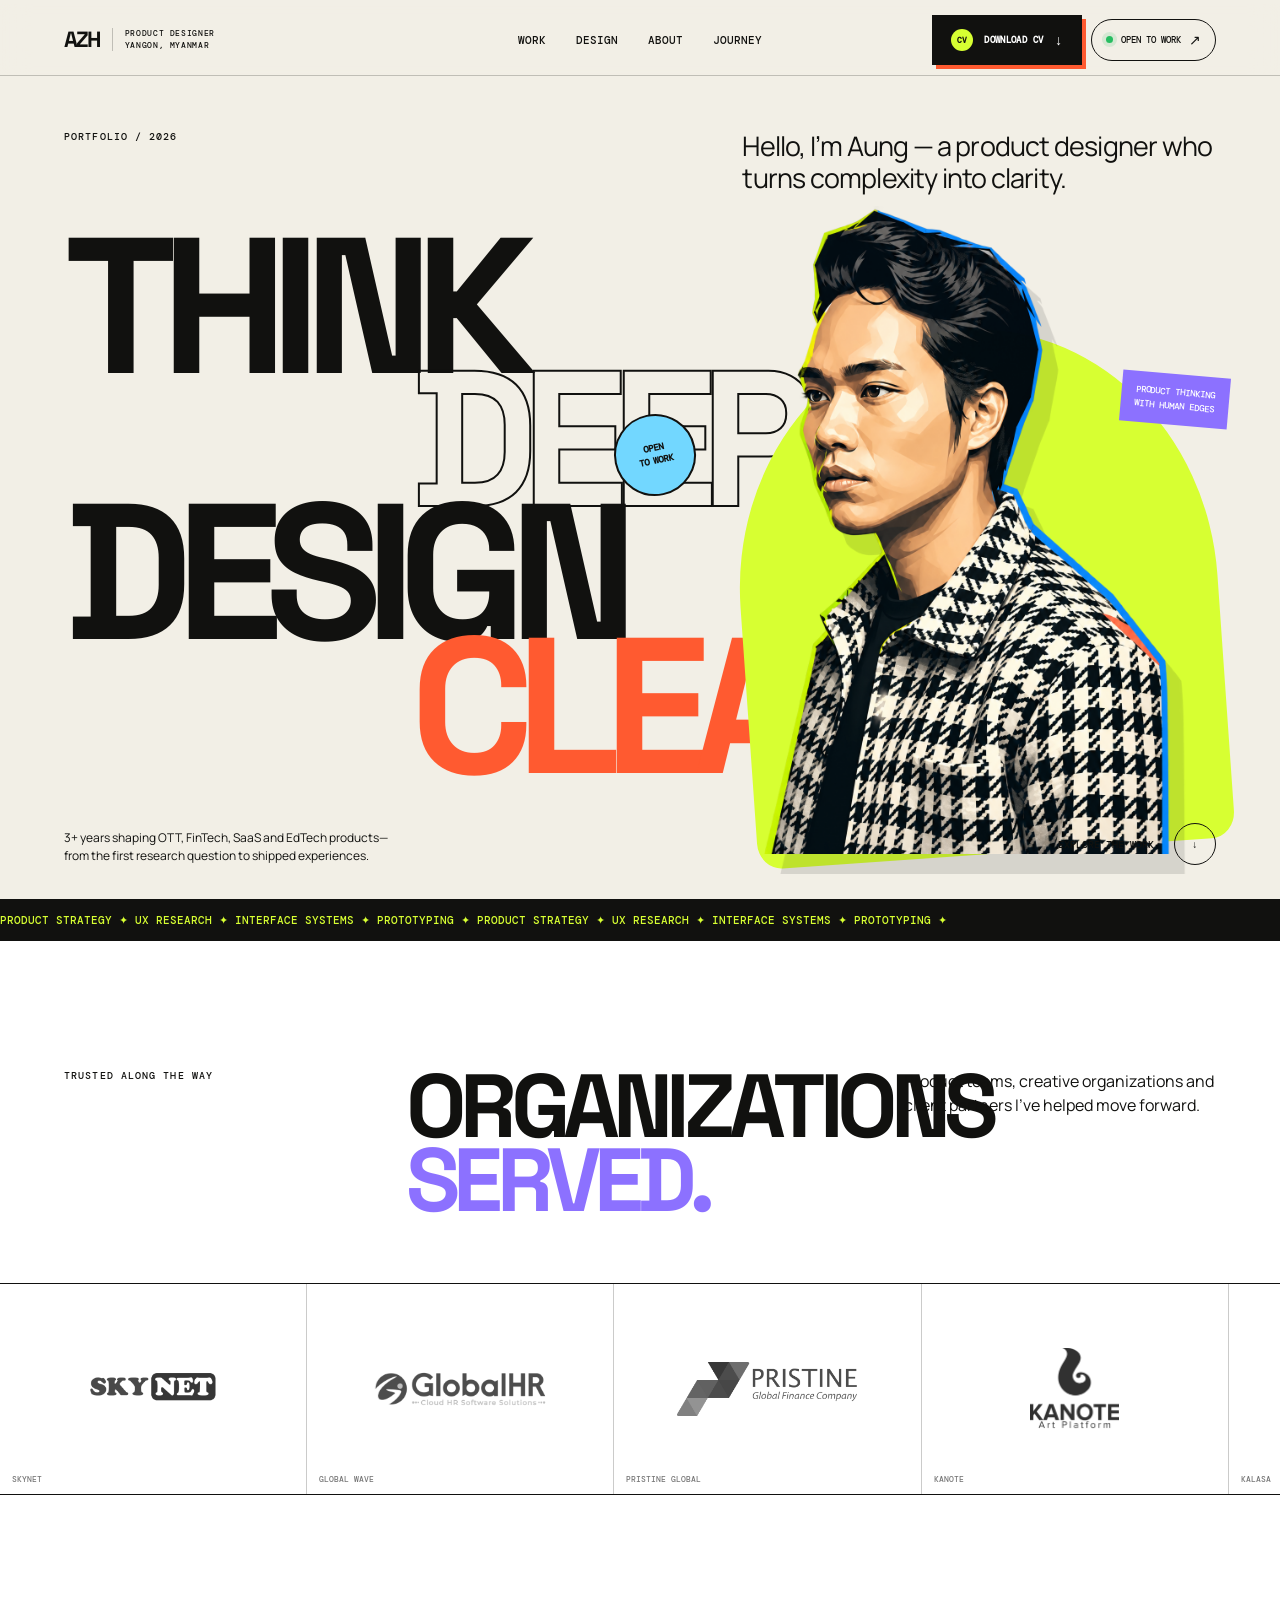
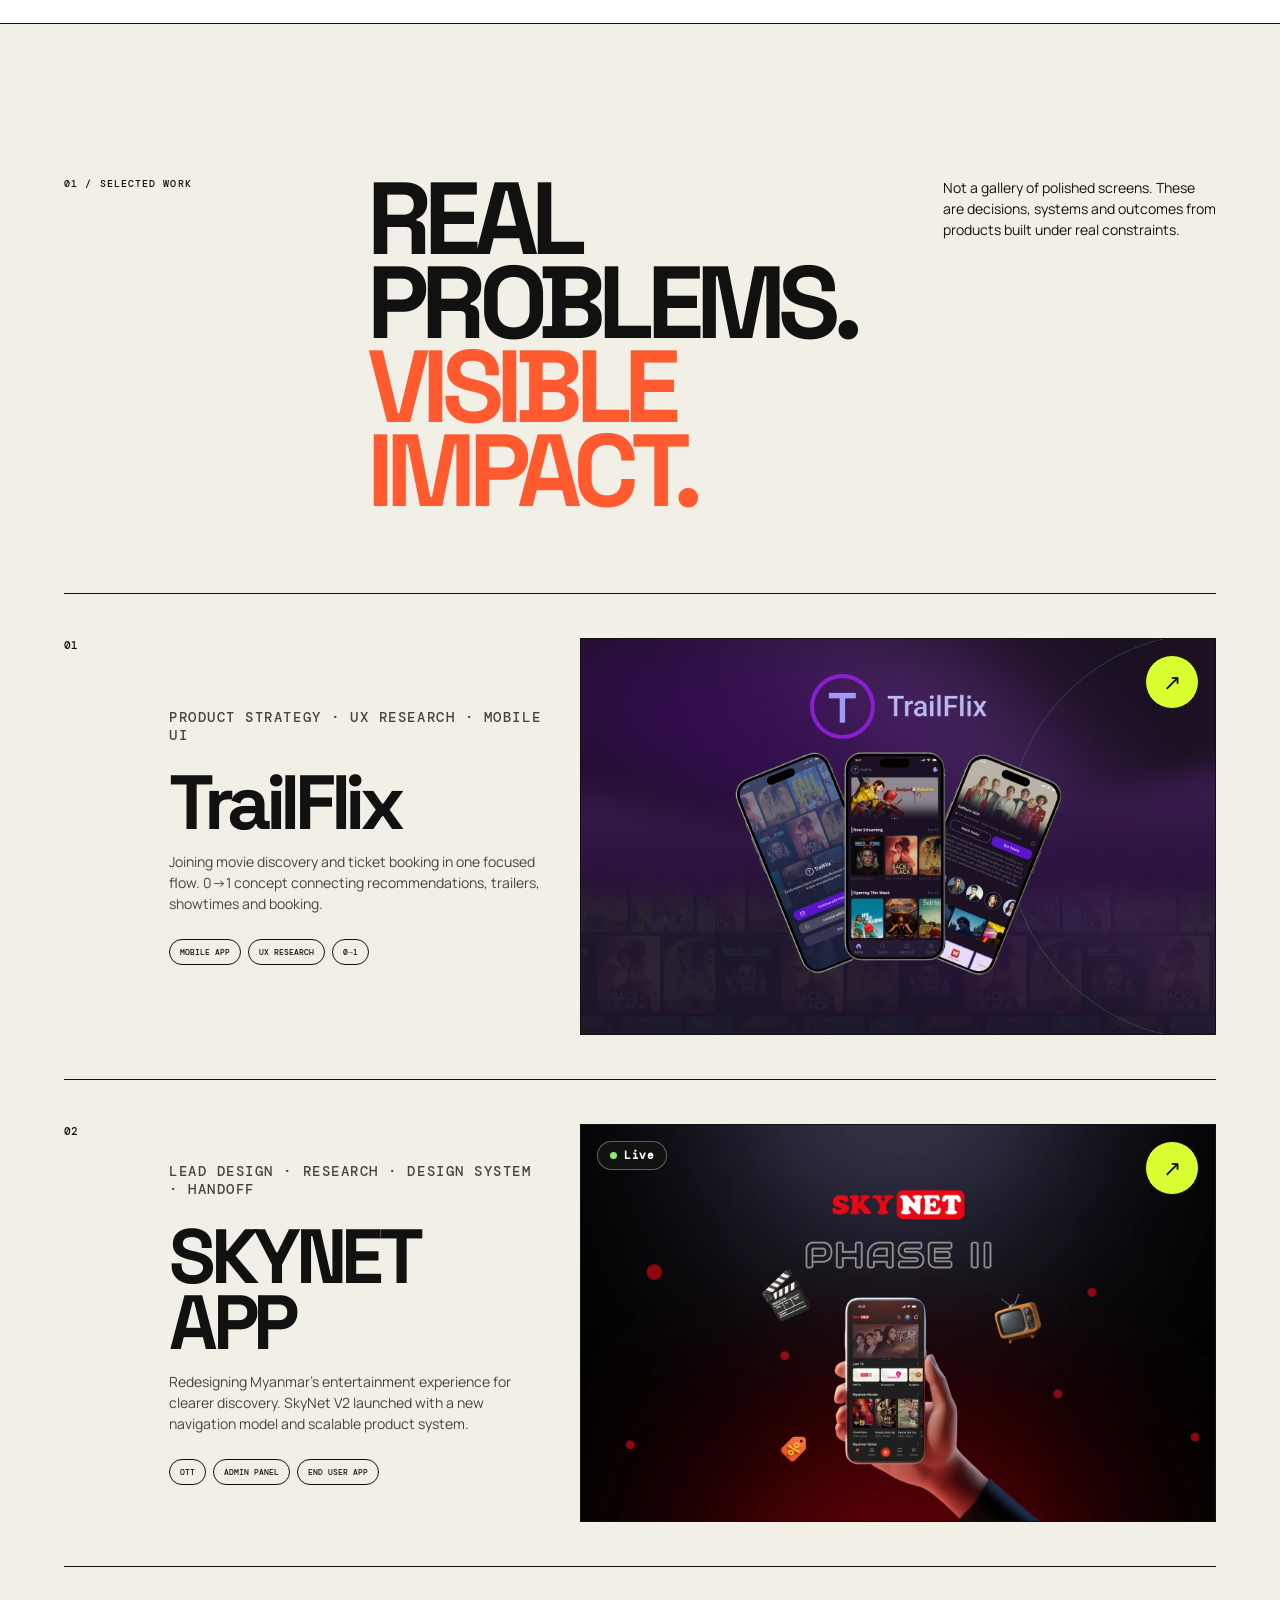
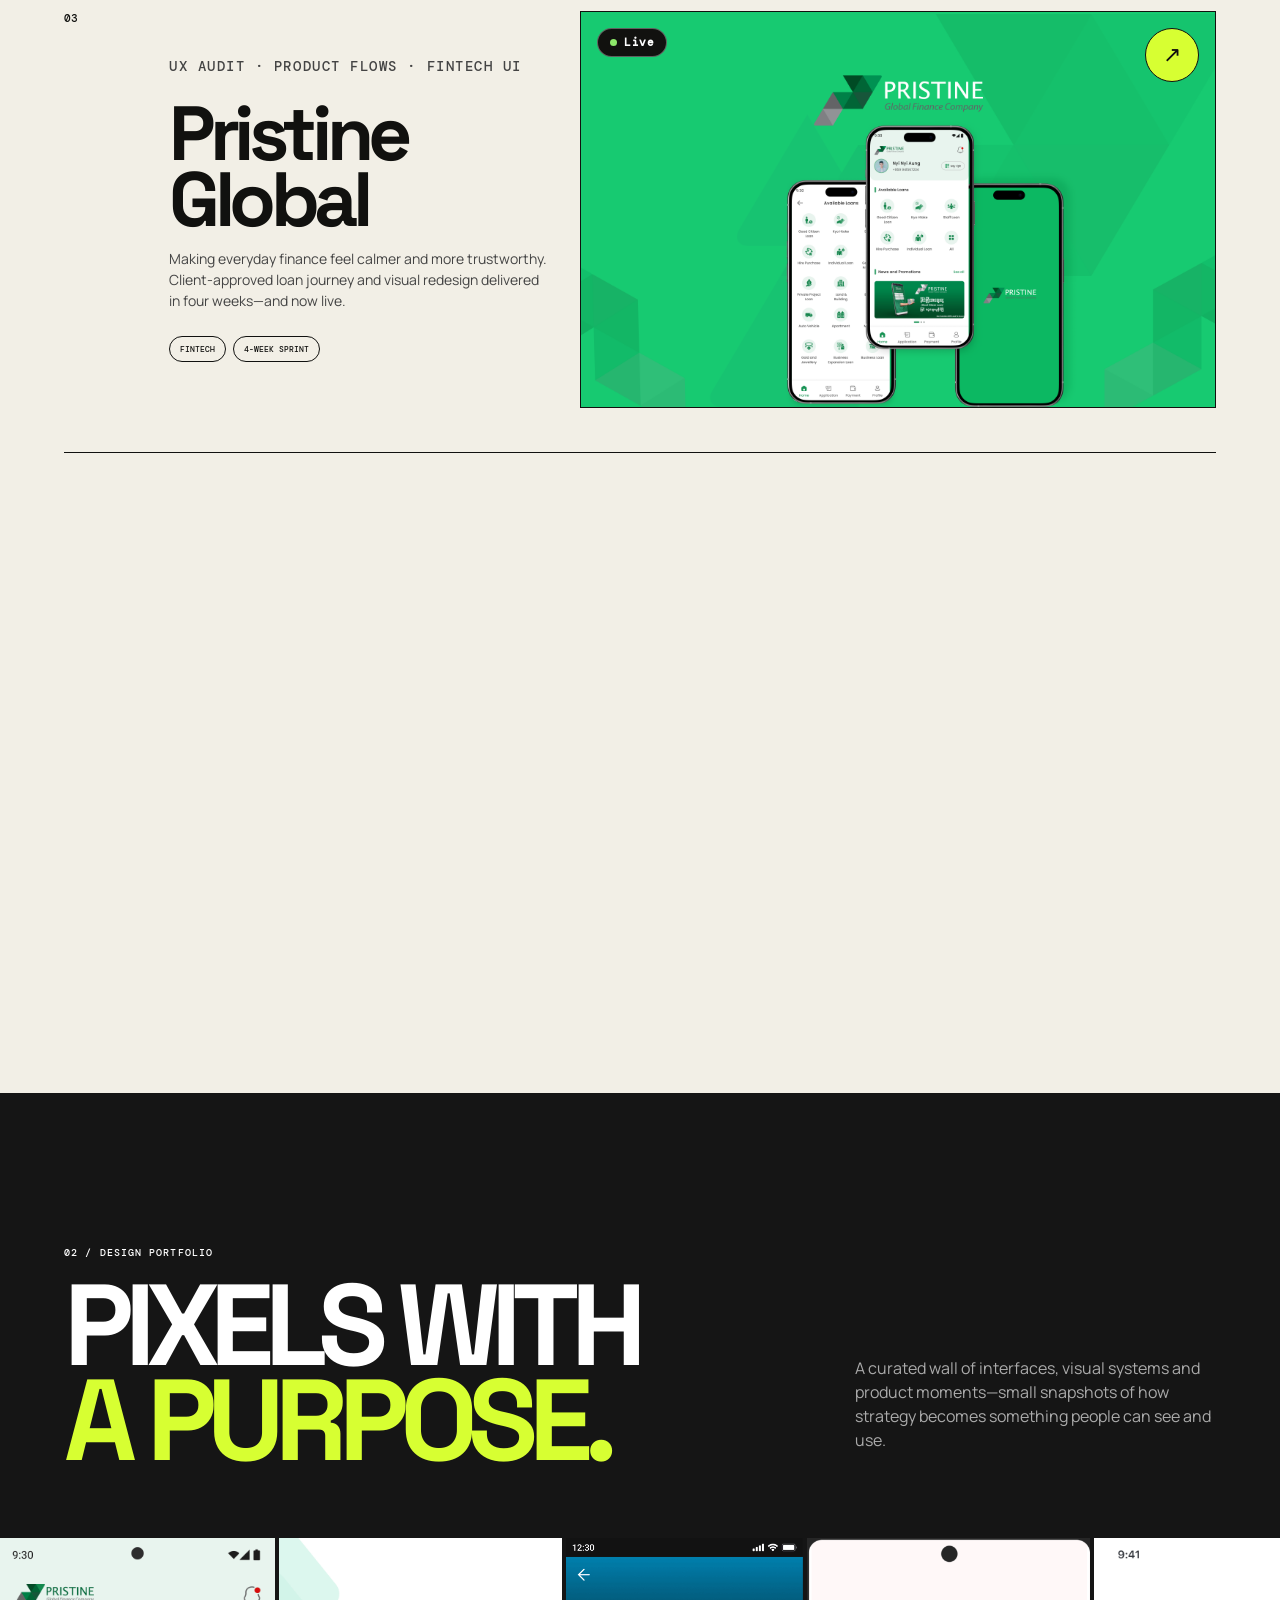
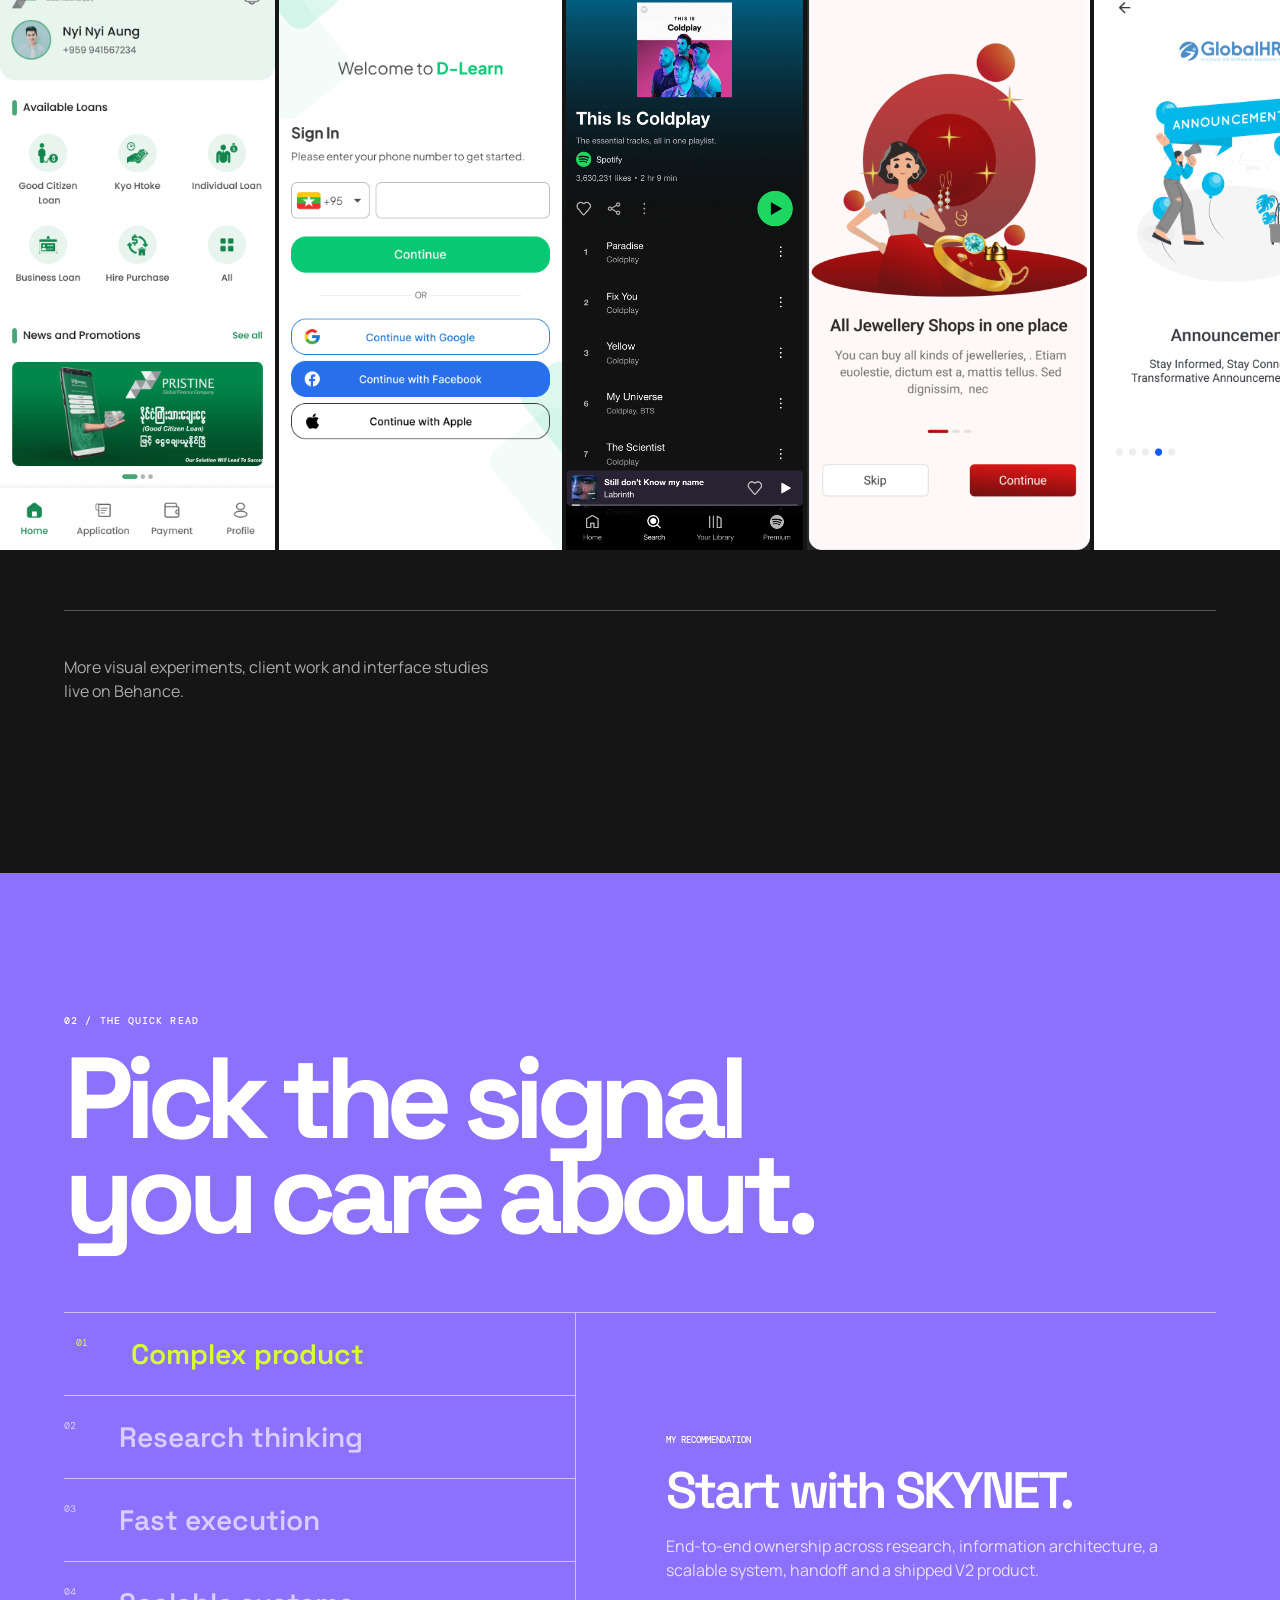
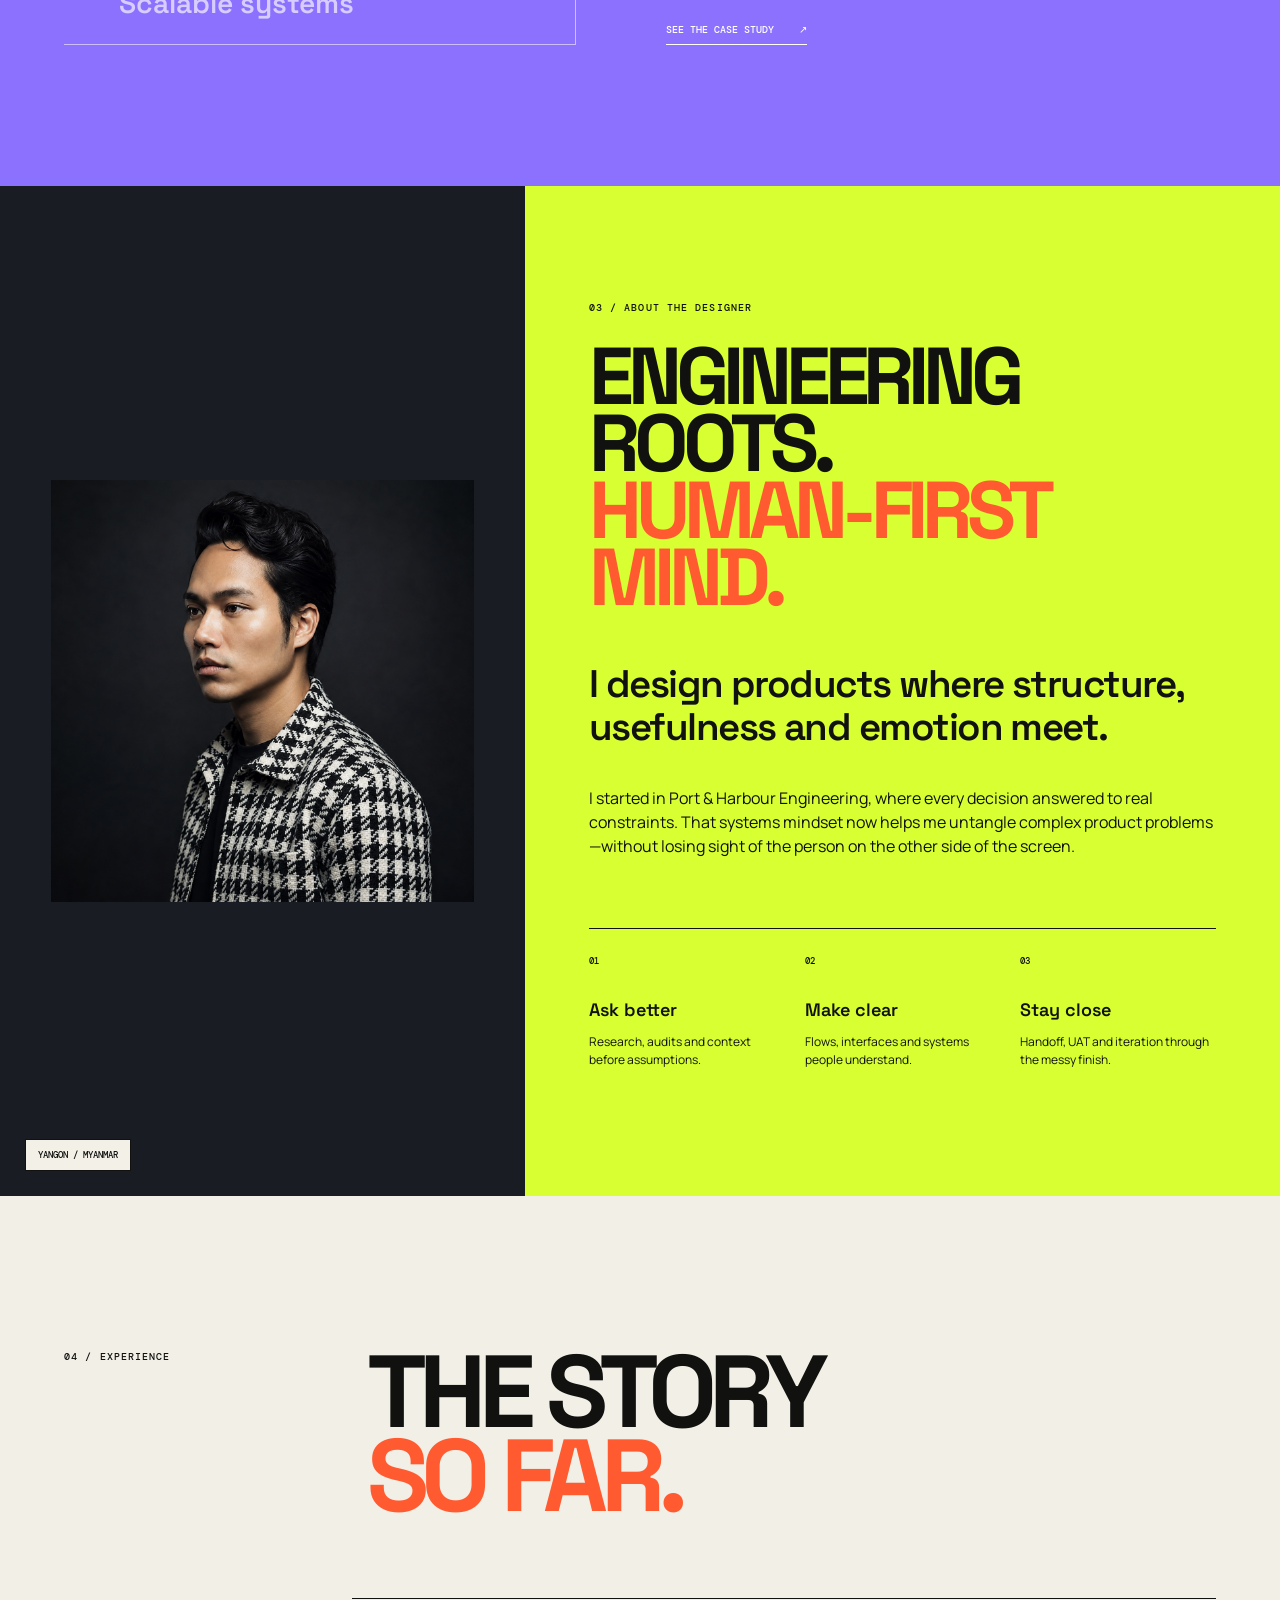
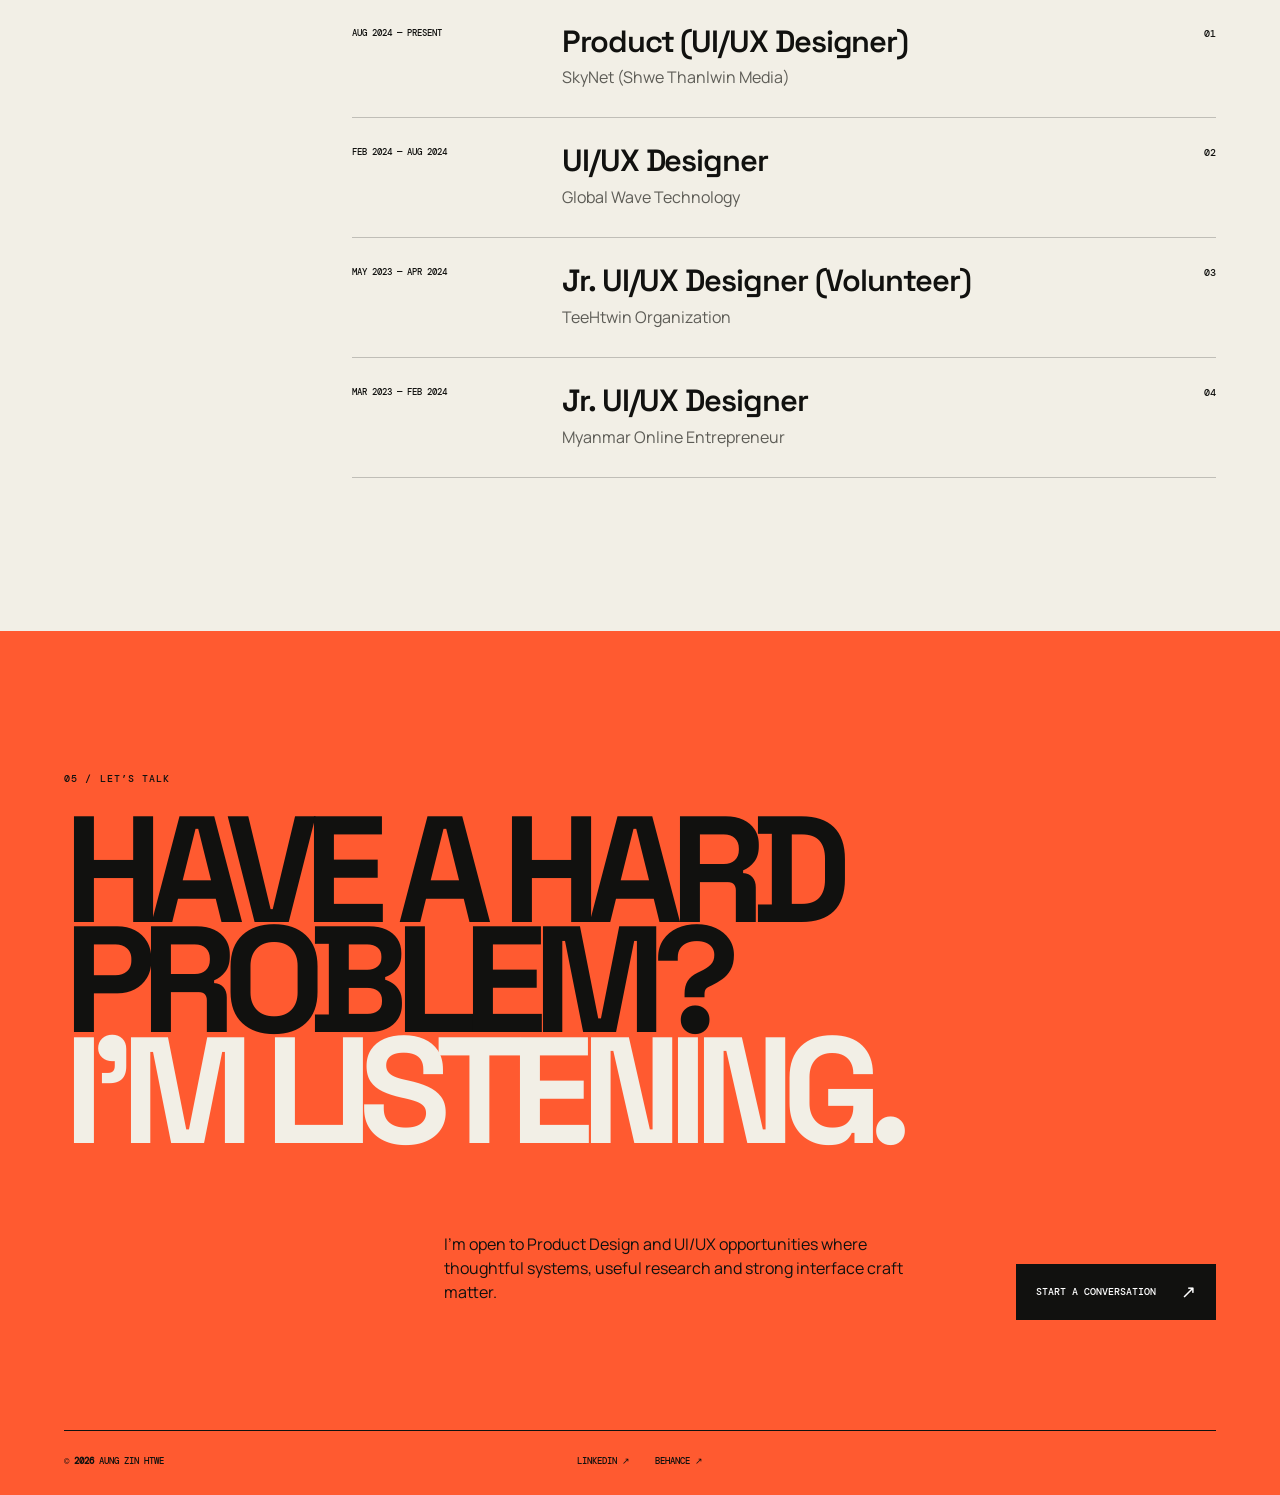
==== index.html @ ec8ad9fe "[CREATE] AZ1stupload" ====
<!doctype html>
<html lang="en">
<head>
  <meta charset="utf-8"><meta name="viewport" content="width=device-width,initial-scale=1">
  <meta name="description" content="Aung Zin Htwe is a Product Designer in Yangon turning complex digital products into clear, human experiences.">
  <meta name="theme-color" content="#f3f0e8"><meta property="og:title" content="Aung Zin Htwe — Product Designer"><meta property="og:description" content="Product strategy, research and bold interface craft for complex digital products.">
  <title>Aung Zin Htwe — Product Designer</title>
  <link rel="preconnect" href="https://fonts.googleapis.com"><link rel="preconnect" href="https://fonts.gstatic.com" crossorigin>
  <link href="https://fonts.googleapis.com/css2?family=DM+Mono:wght@400;500&family=Manrope:wght@400;500;600;700&family=Space+Grotesk:wght@500;600;700&display=swap" rel="stylesheet">
  <link rel="stylesheet" href="css/portfolio-v5.css">
</head>
<body class="is-loading">
  <div class="loader" id="loader" role="dialog" aria-modal="true" aria-label="Loading Aung's portfolio">
    <div class="loader__top"><strong>AZH / DESIGN OS</strong><span>PLAYER 01</span></div>
    <div class="loader__stage"><div class="loader__orbit" aria-hidden="true"><span>AZ</span><i></i><b>✦</b></div><p id="loaderPrompt">Tap to boost the creative engine</p><button id="loaderBoost" type="button">BOOST <span>+10</span></button></div>
    <div class="loader__bottom"><div><span id="loaderStatus">LOADING IDEAS</span><i><b id="loaderBar"></b></i></div><strong id="loaderScore">000%</strong></div>
  </div>
  <a class="skip-link" href="#work">Skip to selected work</a><div class="scroll-progress" aria-hidden="true"><span id="scrollProgress"></span></div>
  <header class="site-header" id="siteHeader">
    <a class="brand" href="#top" aria-label="Aung Zin Htwe, home"><strong>AZH</strong><small>Product Designer<br>Yangon, Myanmar</small></a>
    <nav aria-label="Primary navigation"><a href="#work">Work</a><a href="#design">Design</a><a href="#about">About</a><a href="#experience">Journey</a><a class="mobile-only" href="https://drive.google.com/file/d/1UoJbGpyMleMq0kf9nTcO0uRhmYhy8xUT/view?usp=drive_link" target="_blank" rel="noopener">Download CV ↗</a><a class="mobile-only" href="mailto:aungzinhtwe352000@gmail.com">Let’s talk ↗</a></nav>
    <div class="header-actions"><a class="cv-button" href="https://drive.google.com/file/d/1UoJbGpyMleMq0kf9nTcO0uRhmYhy8xUT/view?usp=drive_link" target="_blank" rel="noopener">Download CV <span>↓</span></a><a class="contact-pill" href="mailto:aungzinhtwe352000@gmail.com"><i></i> Open to work <span>↗</span></a></div>
    <button class="menu-button" id="menuButton" type="button" aria-label="Open menu" aria-expanded="false"><span class="menu-button__label">Menu</span><span class="menu-button__icon" aria-hidden="true"><i></i><i></i><i></i></span></button>
  </header>
  <main>
    <section class="hero" id="top">
      <div class="hero__intro reveal"><p class="eyebrow">Portfolio / 2026</p><p class="hero__hello">Hello, I’m Aung — a product designer who turns complexity into clarity.</p></div>
      <h1 class="reveal"><span>THINK</span><span class="outline">DEEP.</span><span>DESIGN</span><span class="accent">CLEAR.</span></h1>
      <div class="hero__portrait reveal"><div class="portrait-ink" aria-hidden="true"></div><img src="assets/images/profile-vector.png" alt="Illustrated portrait of Aung Zin Htwe" fetchpriority="high"><span class="portrait-tag">Product thinking<br>with human edges</span></div>
      <div class="hero__footer reveal"><p>3+ years shaping OTT, FinTech, SaaS and EdTech products—from the first research question to shipped experiences.</p><a href="#work">Explore the work <span>↓</span></a></div>
      <div class="hero__stamp" aria-hidden="true">OPEN<br>TO WORK</div>
    </section>
    <section class="signal-strip" aria-label="Design disciplines"><div>PRODUCT STRATEGY ✦ UX RESEARCH ✦ INTERFACE SYSTEMS ✦ PROTOTYPING ✦ PRODUCT STRATEGY ✦ UX RESEARCH ✦ INTERFACE SYSTEMS ✦ PROTOTYPING ✦</div></section>
    <section class="served-section" aria-labelledby="servedTitle">
      <div class="served-heading reveal"><p class="eyebrow">Trusted along the way</p><h2 id="servedTitle">ORGANIZATIONS<br><em>SERVED.</em></h2><p>Product teams, creative organizations and client partners I’ve helped move forward.</p></div>
      <div class="loop-viewport logo-marquee reveal"><div class="logo-track loop-track" data-loop-carousel><figure><img src="assets/organizations/skynet.png" alt="SkyNet"><figcaption>SkyNet</figcaption></figure><figure><img src="assets/organizations/global-wave.png" alt="Global Wave Technology"><figcaption>Global Wave</figcaption></figure><figure><img src="assets/organizations/pristine-global.png" alt="Pristine Global"><figcaption>Pristine Global</figcaption></figure><figure><img src="assets/organizations/kanote.png" alt="Kanote"><figcaption>Kanote</figcaption></figure><figure><img src="assets/organizations/kalasa.png" alt="Kalasa"><figcaption>Kalasa</figcaption></figure><figure><img src="assets/organizations/moe.png" alt="Myanmar Online Entrepreneur"><figcaption>MOE</figcaption></figure><figure><img src="assets/organizations/dj.png" alt="DJ"><figcaption>DJ</figcaption></figure><figure><img src="assets/organizations/shweshops.png" alt="ShweShops"><figcaption>ShweShops</figcaption></figure></div></div>
    </section>
    <section class="work-section" id="work">
      <header class="section-heading reveal"><p class="eyebrow">01 / Selected work</p><h2>REAL PROBLEMS.<br><em>VISIBLE IMPACT.</em></h2><p>Not a gallery of polished screens. These are decisions, systems and outcomes from products built under real constraints.</p></header>
      <div class="project-list" id="projectList"></div>
    </section>
    <section class="design-section" id="design">
      <header class="design-heading reveal"><div><p class="eyebrow">02 / Design portfolio</p><h2>PIXELS WITH<br><em>A PURPOSE.</em></h2></div><p>A curated wall of interfaces, visual systems and product moments—small snapshots of how strategy becomes something people can see and use.</p></header>
      <div class="loop-viewport design-viewport reveal"><div class="design-track loop-track" data-loop-carousel>
          <figure class="design-slide"><img src="assets/design-portfolio/design-01.png" alt="Design portfolio project 1" loading="lazy"></figure><figure class="design-slide"><img src="assets/design-portfolio/design-02.png" alt="Design portfolio project 2" loading="lazy"></figure><figure class="design-slide"><img src="assets/design-portfolio/design-03.png" alt="Design portfolio project 3" loading="lazy"></figure><figure class="design-slide"><img src="assets/design-portfolio/design-04.png" alt="Design portfolio project 4" loading="lazy"></figure><figure class="design-slide"><img src="assets/design-portfolio/design-05.png" alt="Design portfolio project 5" loading="lazy"></figure><figure class="design-slide"><img src="assets/design-portfolio/design-06.png" alt="Design portfolio project 6" loading="lazy"></figure><figure class="design-slide"><img src="assets/design-portfolio/design-07.png" alt="Design portfolio project 7" loading="lazy"></figure><figure class="design-slide"><img src="assets/design-portfolio/design-08.png" alt="Design portfolio project 8" loading="lazy"></figure>
          <figure class="design-slide"><img src="assets/design-portfolio/design-09.png" alt="Web and interface design project 9" loading="lazy"></figure><figure class="design-slide"><img src="assets/design-portfolio/design-10.png" alt="Web and interface design project 10" loading="lazy"></figure><figure class="design-slide"><img src="assets/design-portfolio/design-11.png" alt="Web and interface design project 11" loading="lazy"></figure><figure class="design-slide"><img src="assets/design-portfolio/design-12.png" alt="Web and interface design project 12" loading="lazy"></figure><figure class="design-slide"><img src="assets/design-portfolio/design-13.png" alt="Web and interface design project 13" loading="lazy"></figure><figure class="design-slide"><img src="assets/design-portfolio/design-14.png" alt="Web and interface design project 14" loading="lazy"></figure><figure class="design-slide"><img src="assets/design-portfolio/design-15.png" alt="Web and interface design project 15" loading="lazy"></figure><figure class="design-slide"><img src="assets/design-portfolio/design-16.png" alt="Web and interface design project 16" loading="lazy"></figure><figure class="design-slide"><img src="assets/design-portfolio/design-17.png" alt="Web and interface design project 17" loading="lazy"></figure><figure class="design-slide"><img src="assets/design-portfolio/design-18.png" alt="Web and interface design project 18" loading="lazy"></figure><figure class="design-slide"><img src="assets/design-portfolio/design-19.png" alt="Web and interface design project 19" loading="lazy"></figure><figure class="design-slide"><img src="assets/design-portfolio/design-20.png" alt="Web and interface design project 20" loading="lazy"></figure><figure class="design-slide"><img src="assets/design-portfolio/design-21.png" alt="Web and interface design project 21" loading="lazy"></figure><figure class="design-slide"><img src="assets/design-portfolio/design-22.png" alt="Web and interface design project 22" loading="lazy"></figure><figure class="design-slide"><img src="assets/design-portfolio/design-23.png" alt="Web and interface design project 23" loading="lazy"></figure><figure class="design-slide"><img src="assets/design-portfolio/design-24.png" alt="Web and interface design project 24" loading="lazy"></figure><figure class="design-slide"><img src="assets/design-portfolio/design-25.png" alt="Web and interface design project 25" loading="lazy"></figure><figure class="design-slide"><img src="assets/design-portfolio/design-26.png" alt="Web and interface design project 26" loading="lazy"></figure><figure class="design-slide"><img src="assets/design-portfolio/design-27.png" alt="Web and interface design project 27" loading="lazy"></figure><figure class="design-slide"><img src="assets/design-portfolio/design-28.png" alt="Web and interface design project 28" loading="lazy"></figure><figure class="design-slide"><img src="assets/design-portfolio/design-29.png" alt="Web and interface design project 29" loading="lazy"></figure><figure class="design-slide"><img src="assets/design-portfolio/design-30.png" alt="Web and interface design project 30" loading="lazy"></figure>
      </div></div>
      <div class="design-cta reveal"><p>More visual experiments, client work and interface studies live on Behance.</p></div>
    </section>
    <section class="proof-section" aria-labelledby="proofTitle">
      <p class="eyebrow reveal">02 / The quick read</p><h2 id="proofTitle" class="reveal">Pick the signal<br>you care about.</h2>
      <div class="proof-grid reveal" role="group" aria-label="Choose a portfolio focus">
        <div class="proof-options"><button class="proof-option is-active" type="button" data-proof="complex"><span>01</span>Complex product</button><button class="proof-option" type="button" data-proof="research"><span>02</span>Research thinking</button><button class="proof-option" type="button" data-proof="speed"><span>03</span>Fast execution</button><button class="proof-option" type="button" data-proof="system"><span>04</span>Scalable systems</button></div>
        <article class="proof-result" aria-live="polite"><small>My recommendation</small><h3 id="proofName">Start with SKYNET.</h3><p id="proofCopy">End-to-end ownership across research, information architecture, a scalable system, handoff and a shipped V2 product.</p><a id="proofLink" href="pages/project.html?project=skynet">See the case study <span>↗</span></a></article>
      </div>
    </section>
    <section class="about-section" id="about">
      <div class="about__image reveal"><img src="assets/images/about-portrait-enhanced.png" width="1254" height="1254" alt="Aung Zin Htwe, Product Designer" loading="lazy"><span>Yangon / Myanmar</span></div>
      <div class="about__copy reveal"><p class="eyebrow">03 / About the designer</p><h2>ENGINEERING ROOTS.<br><em>HUMAN-FIRST MIND.</em></h2><p class="lead">I design products where structure, usefulness and emotion meet.</p><p>I started in Port &amp; Harbour Engineering, where every decision answered to real constraints. That systems mindset now helps me untangle complex product problems—without losing sight of the person on the other side of the screen.</p><div class="process-grid"><article><span>01</span><strong>Ask better</strong><p>Research, audits and context before assumptions.</p></article><article><span>02</span><strong>Make clear</strong><p>Flows, interfaces and systems people understand.</p></article><article><span>03</span><strong>Stay close</strong><p>Handoff, UAT and iteration through the messy finish.</p></article></div></div>
    </section>
    <section class="journey-section" id="experience"><header class="section-heading reveal"><p class="eyebrow">04 / Experience</p><h2>THE STORY<br><em>SO FAR.</em></h2></header><div class="journey-list" id="experienceList"></div></section>
    <section class="contact-section" id="contact"><p class="eyebrow">05 / Let’s talk</p><h2>HAVE A HARD<br>PROBLEM?<br><em>I’M LISTENING.</em></h2><div class="contact__bottom"><p>I’m open to Product Design and UI/UX opportunities where thoughtful systems, useful research and strong interface craft matter.</p><a href="mailto:aungzinhtwe352000@gmail.com">Start a conversation <span>↗</span></a></div><footer><span>© <b id="year"></b> Aung Zin Htwe</span><div><a href="https://www.linkedin.com/in/aung-zin-htwe-587370255" target="_blank" rel="noopener">LinkedIn ↗</a><a href="https://behance.net/aungzh" target="_blank" rel="noopener">Behance ↗</a></div></footer></section>
  </main>
  <a class="back-to-top" id="backToTop" href="#top" aria-label="Back to top" inert>Back to top <span aria-hidden="true">&#8593;</span></a>
  <script src="js/data.js"></script><script src="js/portfolio-v5.js"></script>
</body></html>
---- css/portfolio-v5.css ----
:root{--ink:#11110f;--paper:#f2efe6;--acid:#d7ff32;--orange:#ff5a30;--violet:#8c71ff;--blue:#72d7ff;--line:rgba(17,17,15,.22);--display:"Space Grotesk",Arial,sans-serif;--body:"Manrope",Arial,sans-serif;--mono:"DM Mono",monospace;--pad:clamp(20px,5vw,76px)}
*{box-sizing:border-box}html{scroll-behavior:smooth;background:var(--paper)}body{margin:0;overflow-x:hidden;background:var(--paper);color:var(--ink);font:400 16px/1.5 var(--body)}a{color:inherit;text-decoration:none}button{font:inherit;color:inherit}img{display:block;max-width:100%}::selection{background:var(--acid);color:#000}.skip-link{position:fixed;z-index:1000;left:15px;top:15px;transform:translateY(-150%);padding:10px 14px;background:var(--acid);border:2px solid var(--ink)}.skip-link:focus{transform:none}.scroll-progress{position:fixed;z-index:900;top:0;left:0;width:100%;height:4px}.scroll-progress span{display:block;width:0;height:100%;background:var(--orange)}
.site-header{position:fixed;z-index:800;top:4px;left:0;width:100%;height:72px;display:grid;grid-template-columns:1fr auto 1fr;align-items:center;padding:0 var(--pad);background:rgba(242,239,230,.89);border-bottom:1px solid var(--line);backdrop-filter:blur(14px)}.brand{display:flex;align-items:center;gap:12px;width:max-content}.brand strong{font:700 22px/.9 var(--display);letter-spacing:-.08em}.brand small{padding-left:12px;border-left:1px solid var(--line);font:500 8px/1.4 var(--mono);text-transform:uppercase;letter-spacing:.08em}.site-header nav{display:flex;gap:30px}.site-header nav a{position:relative;font:500 11px var(--mono);text-transform:uppercase}.site-header nav a:after{content:"";position:absolute;left:0;bottom:-6px;width:0;height:2px;background:var(--ink);transition:.25s}.site-header nav a:hover:after{width:100%}.contact-pill{justify-self:end;display:flex;align-items:center;gap:8px;padding:11px 14px;border:1.5px solid var(--ink);border-radius:99px;font:500 9px var(--mono);text-transform:uppercase}.contact-pill i{width:7px;height:7px;border-radius:50%;background:#27bd61;box-shadow:0 0 0 4px rgba(39,189,97,.14)}.contact-pill span{font-size:14px}.menu-button{display:none;border:0;background:none;font:500 11px var(--mono);text-transform:uppercase}
.eyebrow{margin:0;font:500 10px var(--mono);letter-spacing:.11em;text-transform:uppercase}.hero{position:relative;min-height:100svh;padding:130px var(--pad) 36px;overflow:hidden;border-bottom:1.5px solid var(--ink)}.hero__intro{display:grid;grid-template-columns:1fr minmax(300px,37vw);gap:40px;position:relative;z-index:3}.hero__hello{margin:0;max-width:540px;font-size:clamp(18px,2.1vw,29px);line-height:1.2;letter-spacing:-.03em}.hero h1{position:relative;z-index:1;margin:5vh 0 0;font:700 clamp(76px,15.1vw,235px)/.69 var(--display);letter-spacing:-.09em;text-transform:uppercase}.hero h1 span{display:block;width:max-content}.hero h1 span:nth-child(2),.hero h1 span:nth-child(4){margin-left:27vw}.hero h1 .outline{color:transparent;-webkit-text-stroke:2px var(--ink)}.hero h1 .accent{color:var(--orange)}.hero__portrait{position:absolute;z-index:2;right:7vw;bottom:5vh;width:min(37vw,535px);height:min(72vh,760px);display:flex;align-items:flex-end;justify-content:center}.hero__portrait img{position:relative;z-index:2;max-height:100%;filter:drop-shadow(16px 20px 0 rgba(17,17,15,.12));transition:transform .5s cubic-bezier(.2,.8,.2,1)}.hero__portrait:hover img{transform:translateY(-12px) rotate(1deg)}.portrait-ink{position:absolute;inset:19% -6% 0 5%;background:var(--acid);border-radius:50% 50% 5% 5%;transform:rotate(-4deg)}.portrait-tag{position:absolute;z-index:3;right:-3vw;top:26%;padding:12px 14px;background:var(--violet);color:#fff;font:500 9px/1.5 var(--mono);text-transform:uppercase;transform:rotate(5deg)}.hero__footer{position:absolute;z-index:4;left:var(--pad);right:var(--pad);bottom:34px;display:flex;align-items:flex-end;justify-content:space-between}.hero__footer p{width:min(340px,28vw);margin:0;font-size:12px}.hero__footer a{display:flex;align-items:center;gap:20px;font:500 10px var(--mono);text-transform:uppercase}.hero__footer a span{display:grid;place-items:center;width:42px;height:42px;border:1.5px solid var(--ink);border-radius:50%}.hero__stamp{position:absolute;z-index:4;left:48%;top:46%;display:grid;place-items:center;width:82px;height:82px;border:2px solid var(--ink);border-radius:50%;background:var(--blue);font:700 9px/1.4 var(--mono);text-align:center;transform:rotate(-12deg)}
.signal-strip{overflow:hidden;background:var(--ink);color:var(--acid);padding:13px 0;border-bottom:1.5px solid var(--ink);font:500 11px var(--mono);white-space:nowrap}.signal-strip div{width:max-content;animation:ticker 24s linear infinite}@keyframes ticker{to{transform:translateX(-50%)}}
.work-section,.journey-section{padding:clamp(90px,12vw,175px) var(--pad)}.section-heading{display:grid;grid-template-columns:1fr 2fr 1fr;gap:30px;align-items:start;margin-bottom:80px}.section-heading h2{margin:0;font:700 clamp(55px,8vw,128px)/.82 var(--display);letter-spacing:-.075em}.section-heading h2 em{color:var(--orange);font-style:normal}.section-heading>p:last-child{margin:0;max-width:330px;font-size:14px}.project-list{border-top:1.5px solid var(--ink)}.project-card{display:grid;grid-template-columns:75px minmax(230px,.75fr) 1.25fr;gap:30px;align-items:center;padding:44px 0;border-bottom:1.5px solid var(--ink)}.project-card__num{align-self:start;font:500 11px var(--mono)}.project-card__copy h3{margin:10px 0 16px;font:700 clamp(42px,6vw,92px)/.86 var(--display);letter-spacing:-.07em}.project-card__copy p{max-width:490px;margin:0 0 25px;color:#444;font-size:14px}.project-card__tags{display:flex;flex-wrap:wrap;gap:7px}.project-card__tags span{padding:7px 10px;border:1px solid var(--ink);border-radius:99px;font:500 8px var(--mono);text-transform:uppercase}.project-card__media{position:relative;overflow:hidden;aspect-ratio:16/10;background:var(--card-accent);border:1.5px solid var(--ink)}.project-card__media img{width:100%;height:100%;object-fit:cover;transition:transform .7s cubic-bezier(.2,.8,.2,1)}.project-card:hover .project-card__media img{transform:scale(1.045)}.project-card__media span{position:absolute;right:16px;top:16px;display:grid;place-items:center;width:54px;height:54px;border-radius:50%;background:var(--acid);border:1.5px solid var(--ink);font-size:22px;transition:.25s}.project-card:hover .project-card__media span{transform:rotate(45deg);background:#fff}
.proof-section{padding:clamp(90px,11vw,160px) var(--pad);background:var(--violet);color:white}.proof-section>h2{margin:24px 0 70px;font:700 clamp(58px,9vw,140px)/.83 var(--display);letter-spacing:-.08em}.proof-grid{display:grid;grid-template-columns:1fr 1.25fr;border-top:1px solid rgba(255,255,255,.55)}.proof-options{border-right:1px solid rgba(255,255,255,.55)}.proof-option{width:100%;display:grid;grid-template-columns:55px 1fr;padding:23px 25px 23px 0;border:0;border-bottom:1px solid rgba(255,255,255,.55);background:transparent;color:rgba(255,255,255,.65);text-align:left;font:600 clamp(18px,2.2vw,31px) var(--display);cursor:pointer;transition:.25s}.proof-option span{font:400 10px var(--mono)}.proof-option:hover,.proof-option.is-active{color:var(--acid);padding-left:12px}.proof-result{align-self:end;padding:40px 0 0 clamp(30px,7vw,100px)}.proof-result small{font:500 9px var(--mono);text-transform:uppercase}.proof-result h3{margin:18px 0;font:600 clamp(34px,4vw,64px)/.95 var(--display);letter-spacing:-.055em}.proof-result p{max-width:550px;color:rgba(255,255,255,.78)}.proof-result a{display:inline-flex;gap:25px;margin-top:25px;padding-bottom:8px;border-bottom:1px solid white;font:500 10px var(--mono);text-transform:uppercase}
.about-section{display:grid;grid-template-columns:.82fr 1.18fr;min-height:90vh}.about__image{position:relative;min-height:780px;background:var(--blue);overflow:hidden}.about__image img{width:100%;height:100%;object-fit:cover;filter:grayscale(1) contrast(1.08);mix-blend-mode:multiply}.about__image span{position:absolute;left:25px;bottom:25px;padding:9px 12px;background:var(--acid);border:1px solid var(--ink);font:500 9px var(--mono);text-transform:uppercase}.about__copy{padding:clamp(70px,9vw,140px) var(--pad);background:var(--acid)}.about__copy h2{margin:30px 0 50px;font:700 clamp(51px,6.3vw,105px)/.83 var(--display);letter-spacing:-.075em}.about__copy h2 em{font-style:normal;color:var(--orange)}.about__copy>.lead{max-width:620px;font:600 clamp(24px,3vw,40px)/1.12 var(--display);letter-spacing:-.04em}.about__copy>p:not(.eyebrow):not(.lead){max-width:650px}.process-grid{display:grid;grid-template-columns:repeat(3,1fr);gap:20px;margin-top:70px;border-top:1.5px solid var(--ink)}.process-grid article{padding-top:17px}.process-grid span{font:500 9px var(--mono)}.process-grid strong{display:block;margin:28px 0 10px;font:600 18px var(--display)}.process-grid p{font-size:12px}
.journey-section{background:var(--paper)}.journey-list{margin-left:25%;border-top:1.5px solid var(--ink)}.journey-item{display:grid;grid-template-columns:180px 1fr auto;gap:30px;padding:28px 0;border-bottom:1px solid var(--line)}.journey-item small{font:500 9px var(--mono);text-transform:uppercase}.journey-item h3{margin:0;font:600 clamp(20px,2.4vw,34px)/1 var(--display);letter-spacing:-.035em}.journey-item p{margin:8px 0 0;color:#5d5c56}.journey-item>span{font:500 10px var(--mono)}
.contact-section{padding:clamp(85px,11vw,150px) var(--pad) 28px;background:var(--orange);color:var(--ink)}.contact-section h2{margin:30px 0 70px;font:700 clamp(66px,11.8vw,185px)/.73 var(--display);letter-spacing:-.09em}.contact-section h2 em{color:var(--paper);font-style:normal}.contact__bottom{display:flex;justify-content:space-between;align-items:flex-end;margin-left:33%}.contact__bottom p{max-width:500px}.contact__bottom>a{display:flex;align-items:center;gap:25px;padding:16px 20px;background:var(--ink);color:white;font:500 10px var(--mono);text-transform:uppercase}.contact__bottom>a span{font-size:18px}.contact-section footer{display:grid;grid-template-columns:1fr auto 1fr;margin-top:110px;padding-top:24px;border-top:1.5px solid var(--ink);font:500 9px var(--mono);text-transform:uppercase}.contact-section footer div{display:flex;gap:25px}.contact-section footer>a{justify-self:end}
body.is-loading{overflow:hidden}
.loader{position:fixed;z-index:2000;inset:0;display:grid;grid-template-rows:auto 1fr auto;padding:clamp(22px,4vw,54px);background:var(--ink);color:white;transition:clip-path .7s cubic-bezier(.75,0,.2,1),visibility .7s;clip-path:inset(0)}.loader.is-complete{clip-path:inset(0 0 100% 0);visibility:hidden}.loader__top{display:flex;justify-content:space-between;font:500 10px var(--mono);letter-spacing:.1em}.loader__stage{display:grid;place-items:center;align-content:center;gap:22px}.loader__orbit{position:relative;display:grid;place-items:center;width:clamp(170px,23vw,310px);aspect-ratio:1;border:1px solid rgba(255,255,255,.38);border-radius:50%;animation:loader-spin 8s linear infinite}.loader__orbit:before,.loader__orbit:after{content:"";position:absolute;border:1px solid rgba(255,255,255,.18);border-radius:50%}.loader__orbit:before{inset:15%}.loader__orbit:after{inset:31%}.loader__orbit span{position:relative;z-index:2;font:700 clamp(55px,8vw,105px)/1 var(--display);letter-spacing:-.1em;color:var(--acid);animation:loader-counter 8s linear infinite}.loader__orbit i{position:absolute;left:50%;top:-7px;width:15px;height:15px;border-radius:50%;background:var(--orange);box-shadow:0 0 28px var(--orange)}.loader__orbit b{position:absolute;right:4%;bottom:18%;color:var(--violet);font-size:33px}.loader__stage p{margin:5px 0 0;color:#aaa;font:500 9px var(--mono);text-transform:uppercase}.loader__stage button{padding:11px 15px;border:1px solid white;border-radius:99px;background:transparent;color:white;font:500 9px var(--mono);cursor:pointer}.loader__stage button span{margin-left:15px;color:var(--acid)}.loader__bottom{display:grid;grid-template-columns:1fr auto;gap:30px;align-items:end}.loader__bottom>div{display:grid;gap:10px}.loader__bottom span{font:500 9px var(--mono)}.loader__bottom i{display:block;width:100%;height:4px;background:#333}.loader__bottom i b{display:block;width:0;height:100%;background:var(--acid);transition:width .12s linear}.loader__bottom>strong{font:600 clamp(38px,6vw,80px)/.75 var(--display);letter-spacing:-.07em}@keyframes loader-spin{to{transform:rotate(360deg)}}@keyframes loader-counter{to{transform:rotate(-360deg)}}
.served-section{padding:clamp(85px,10vw,145px) 0;border-bottom:1.5px solid var(--ink);background:#fff}.served-heading{display:grid;grid-template-columns:1fr 1.5fr 1fr;gap:30px;align-items:start;padding:0 var(--pad) 65px}.served-heading h2{margin:0;font:700 clamp(53px,7vw,110px)/.83 var(--display);letter-spacing:-.075em}.served-heading h2 em{font-style:normal;color:var(--violet)}.served-heading>p:last-child{margin:0;max-width:330px}.logo-marquee{overflow:auto hidden;border-top:1.5px solid var(--ink);border-bottom:1.5px solid var(--ink);scrollbar-width:thin}.logo-track{display:flex;width:max-content}.logo-track figure{width:clamp(170px,18vw,270px);height:170px;margin:0;display:grid;place-items:center;padding:35px;border-right:1px solid var(--line);position:relative}.logo-track img{max-width:150px;max-height:68px;filter:grayscale(1);transition:.25s}.logo-track figure:hover img{filter:none;transform:scale(1.08)}.logo-track figcaption{position:absolute;left:12px;bottom:10px;font:500 8px var(--mono);text-transform:uppercase;color:#777}
.design-section{padding:clamp(90px,12vw,175px) var(--pad);background:#151515;color:white}.design-heading{display:grid;grid-template-columns:2fr 1fr;gap:70px;align-items:end;margin-bottom:70px}.design-heading h2{margin:20px 0 0;font:700 clamp(58px,9vw,142px)/.82 var(--display);letter-spacing:-.08em}.design-heading h2 em{color:var(--acid);font-style:normal}.design-heading>p{max-width:440px;color:#aaa}.design-wall{display:grid;grid-template-columns:repeat(3,1fr);grid-auto-rows:clamp(250px,30vw,440px);gap:12px}.design-tile{position:relative;margin:0;overflow:hidden;background:#222}.design-tile--wide{grid-column:span 2}.design-tile--tall{grid-row:span 2}.design-tile img{width:100%;height:100%;object-fit:cover;transition:transform .7s cubic-bezier(.2,.8,.2,1),filter .4s}.design-tile:hover img{transform:scale(1.04);filter:saturate(1.2)}.design-tile figcaption{position:absolute;inset:auto 0 0;display:flex;justify-content:space-between;gap:20px;padding:42px 18px 15px;background:linear-gradient(transparent,rgba(0,0,0,.8));font:500 9px var(--mono);text-transform:uppercase}.design-tile figcaption span{color:#bbb}.design-tile figcaption b{font-weight:500}.design-cta{display:flex;justify-content:space-between;align-items:center;margin-top:60px;padding-top:28px;border-top:1px solid #555}.design-cta p{max-width:430px;color:#aaa}.design-cta a{display:flex;gap:24px;padding:15px 18px;background:var(--acid);color:var(--ink);font:500 9px var(--mono);text-transform:uppercase}
.carousel-shell{position:relative}.carousel-controls{display:flex;align-items:center;justify-content:space-between;padding:0 var(--pad) 18px;font:500 10px var(--mono)}.carousel-controls>span b{font-size:20px}.carousel-controls>div{display:flex;gap:7px}.carousel-controls button{display:grid;place-items:center;width:44px;height:44px;border:1.5px solid var(--ink);border-radius:50%;background:transparent;font-size:18px;cursor:pointer;transition:.2s}.carousel-controls button:hover{background:var(--ink);color:white}.carousel-controls--dark{padding-left:0;padding-right:0}.carousel-controls--dark button{border-color:white;color:white}.carousel-controls--dark button:hover{background:var(--acid);color:var(--ink);border-color:var(--acid)}.carousel-viewport{overflow:auto hidden;scroll-snap-type:x mandatory;scrollbar-width:none}.carousel-viewport::-webkit-scrollbar{display:none}.logo-track figure{width:clamp(210px,24vw,370px);height:210px;padding:45px;scroll-snap-align:start}.logo-track img{max-width:180px;max-height:82px}.design-viewport{width:100%}.design-track{display:flex;gap:14px;width:max-content}.design-slide{position:relative;width:min(68vw,820px);height:min(67vw,700px);max-height:72vh;margin:0;overflow:hidden;background:#262626;scroll-snap-align:start}.design-slide img{width:100%;height:100%;object-fit:contain}.design-slide figcaption{position:absolute;left:14px;bottom:14px;padding:8px 10px;background:var(--acid);color:var(--ink);font:500 8px var(--mono);text-transform:uppercase}.reveal{opacity:0;transform:translateY(28px);transition:opacity .8s ease,transform .8s cubic-bezier(.2,.8,.2,1)}.reveal.is-visible{opacity:1;transform:none}
@media(max-width:980px){.site-header{grid-template-columns:1fr auto}.site-header nav,.contact-pill{display:none}.menu-button{display:block}.site-header.is-menu-open{height:auto;padding-top:22px;padding-bottom:22px;align-items:start;background:var(--acid)}.site-header.is-menu-open nav{grid-column:1/-1;display:flex;flex-direction:column;gap:18px;margin-top:30px}.hero{padding-top:115px;min-height:860px}.hero__intro{grid-template-columns:1fr}.hero__hello{max-width:440px}.hero h1{font-size:clamp(65px,15vw,130px);margin-top:45px}.hero h1 span:nth-child(2),.hero h1 span:nth-child(4){margin-left:10vw}.hero__portrait{right:-4vw;width:53vw;height:55vh}.hero__stamp{left:43%;top:55%}.section-heading{grid-template-columns:1fr 2fr}.section-heading>p:last-child{grid-column:2}.project-card{grid-template-columns:50px .8fr 1.2fr}.about-section{grid-template-columns:1fr}.about__image{min-height:650px}.journey-list{margin-left:0}}
@media(max-width:680px){:root{--pad:20px}.site-header{height:64px}.brand small{display:none}.hero{min-height:760px;padding-top:100px}.hero h1{font-size:20vw;line-height:.76}.hero__portrait{right:-15vw;bottom:72px;width:78vw;height:48vh}.portrait-tag{display:none}.hero__stamp{left:14px;top:auto;bottom:205px;width:65px;height:65px}.hero__footer p{display:none}.hero__footer{bottom:22px}.hero__footer a{margin-left:auto}.section-heading{display:block;margin-bottom:45px}.section-heading h2{margin:20px 0 25px;font-size:17vw}.project-card{grid-template-columns:34px 1fr;padding:30px 0}.project-card__media{grid-column:1/-1}.proof-grid{grid-template-columns:1fr}.proof-options{border-right:0}.proof-result{padding:45px 0 0}.about__image{min-height:480px}.about__copy{padding:70px 20px}.about__copy h2{font-size:15vw}.process-grid{grid-template-columns:1fr}.process-grid article{display:grid;grid-template-columns:35px 1fr}.process-grid article p{grid-column:2}.journey-item{grid-template-columns:1fr}.journey-item>span{display:none}.contact-section h2{font-size:18vw}.contact__bottom{display:block;margin-left:0}.contact__bottom>a{margin-top:35px;width:max-content}.contact-section footer{grid-template-columns:1fr;gap:14px}.contact-section footer>a{justify-self:start}}
@media(max-width:980px){.served-heading{grid-template-columns:1fr 2fr}.served-heading>p:last-child{grid-column:2}.design-wall{grid-template-columns:repeat(2,1fr)}.design-tile--tall{grid-row:span 1}}
@media(max-width:680px){.served-heading,.design-heading{display:block}.served-heading h2,.design-heading h2{margin:20px 0 25px;font-size:16vw}.logo-track figure{width:155px;height:135px;padding:27px}.design-wall{grid-template-columns:1fr;grid-auto-rows:290px}.design-tile--wide{grid-column:span 1}.design-cta{display:block}.design-cta a{margin-top:30px;width:max-content;max-width:100%}}
@media(max-width:680px){.design-slide{width:auto;height:44vh;max-height:380px}.logo-track figure{width:44vw;min-width:145px;height:135px;padding:22px}.logo-track img{max-width:110px;max-height:55px}}
.header-actions{justify-self:end;display:flex;align-items:center;gap:9px}.cv-button{display:flex;align-items:center;gap:11px;padding:11px 14px;border:1.5px solid var(--ink);background:var(--acid);font:500 9px var(--mono);text-transform:uppercase;transition:transform .2s,box-shadow .2s}.cv-button:hover{transform:translate(-2px,-2px);box-shadow:3px 3px 0 var(--ink)}.cv-button span{font-size:14px}.mobile-only{display:none!important}.menu-button__icon{position:relative;display:grid;gap:4px;width:23px;padding:5px 0}.menu-button__icon i{display:block;width:100%;height:2px;background:currentColor;transition:transform .3s,opacity .2s,width .3s}.menu-button__icon i:nth-child(2){width:70%;justify-self:end}.menu-button__icon i:nth-child(3){width:42%}.menu-button:hover .menu-button__icon i:nth-child(2),.menu-button:hover .menu-button__icon i:nth-child(3){width:100%}
.loop-viewport{width:100%;overflow:hidden}.loop-track{display:flex;width:max-content;will-change:transform;animation:carousel-loop 34s linear infinite}.design-viewport{width:calc(100% + (var(--pad) * 2));margin-left:calc(var(--pad) * -1)}.design-track.loop-track{gap:4px;animation-duration:115s}.design-slide{flex:0 0 auto;width:auto;height:min(68vh,700px);margin:0;padding:0}.design-slide img{width:auto;height:100%;max-width:none;object-fit:contain;margin:0;padding:0}@keyframes carousel-loop{to{transform:translateX(-50%)}}
@media(max-width:980px){.header-actions{display:none}.menu-button{display:flex;align-items:center;gap:10px;padding:8px 0;cursor:pointer}.site-header.is-menu-open{height:100svh;grid-template-rows:auto 1fr;align-content:start;overflow:hidden;background:var(--acid)}.site-header.is-menu-open:before{content:"✦";position:absolute;right:9%;bottom:12%;font-size:80px;color:var(--violet);transform:rotate(12deg)}.site-header.is-menu-open:after{content:"SELECT A CHAPTER / 2026";position:absolute;left:var(--pad);bottom:28px;font:500 8px var(--mono);letter-spacing:.12em}.site-header.is-menu-open nav{position:relative;z-index:1;align-self:center;gap:4px;margin-top:0}.site-header.is-menu-open nav a{width:max-content;font:600 clamp(34px,7vw,58px)/1.12 var(--display);letter-spacing:-.055em;text-transform:none}.site-header.is-menu-open nav a:after{bottom:2px;height:4px}.site-header.is-menu-open .mobile-only{display:block!important;margin-top:12px;font:500 13px var(--mono);letter-spacing:0;text-transform:uppercase}.site-header.is-menu-open .menu-button__icon i:first-child{transform:translateY(6px) rotate(45deg)}.site-header.is-menu-open .menu-button__icon i:nth-child(2){opacity:0}.site-header.is-menu-open .menu-button__icon i:nth-child(3){width:100%;transform:translateY(-6px) rotate(-45deg)}}
@media(max-width:680px){.site-header.is-menu-open nav a{font-size:clamp(32px,11vw,48px)}.site-header.is-menu-open .mobile-only{font-size:11px}.site-header.is-menu-open:before{font-size:58px}.menu-button__label{font-size:10px}}
.cv-button{position:relative;padding:12px 17px;border:2px solid var(--ink);background:var(--ink);color:white;box-shadow:4px 4px 0 var(--orange);font-weight:700;letter-spacing:.04em}.cv-button:before{content:"CV";display:grid;place-items:center;width:22px;height:22px;border-radius:50%;background:var(--acid);color:var(--ink);font-size:8px}.cv-button:hover{background:var(--violet);box-shadow:5px 5px 0 var(--acid)}
@media(max-width:980px){.menu-button__label{display:none}.menu-button{position:relative;display:grid!important;place-items:center;width:48px;height:48px;padding:0!important;border:1.5px solid var(--ink);border-radius:50%;background:var(--acid);box-shadow:3px 3px 0 var(--ink);transition:transform .25s,box-shadow .25s}.menu-button:hover{transform:rotate(-7deg);box-shadow:5px 5px 0 var(--violet)}.menu-button__icon{display:block;width:24px;height:24px;padding:0}.menu-button__icon:after{content:"";position:absolute;right:-1px;top:-1px;width:6px;height:6px;border-radius:50%;background:var(--orange);transition:.3s}.menu-button__icon i{position:absolute;left:1px;width:18px;height:2px;border-radius:99px;background:var(--ink)}.menu-button__icon i:first-child{top:5px;transform:rotate(-8deg)}.menu-button__icon i:nth-child(2){top:11px;left:6px;width:18px;transform:rotate(8deg)}.menu-button__icon i:nth-child(3){top:17px;width:13px;transform:rotate(-8deg)}.site-header.is-menu-open .menu-button{transform:rotate(90deg);background:var(--violet)}.site-header.is-menu-open .menu-button__icon:after{transform:scale(1.6);background:var(--acid)}.site-header.is-menu-open .menu-button__icon i:first-child{top:11px;left:2px;transform:rotate(45deg)}.site-header.is-menu-open .menu-button__icon i:nth-child(2){opacity:0}.site-header.is-menu-open .menu-button__icon i:nth-child(3){top:11px;left:2px;width:18px;transform:rotate(-45deg)}}
@media(max-width:980px){.site-header.is-menu-open .menu-button{width:108px;grid-template-columns:auto auto;gap:9px;padding:0 13px!important;border-radius:99px;background:var(--orange);transform:none;box-shadow:3px 3px 0 var(--ink)}.site-header.is-menu-open .menu-button__label{display:block;color:var(--ink);font:700 9px var(--mono);letter-spacing:.05em;text-transform:uppercase}.site-header.is-menu-open .menu-button__icon{width:21px;height:21px}.site-header.is-menu-open .menu-button__icon i:first-child,.site-header.is-menu-open .menu-button__icon i:nth-child(3){top:10px}}
@media(max-width:980px){.site-header.is-menu-open .menu-button{position:absolute;z-index:5;top:12px;right:var(--pad);width:48px;height:48px;display:grid!important;grid-template-columns:1fr;place-items:center;padding:0!important;border:2px solid var(--ink);border-radius:50%;background:var(--orange);box-shadow:3px 3px 0 var(--ink);transform:none}.site-header.is-menu-open .menu-button__label{display:none}.site-header.is-menu-open .menu-button__icon{position:relative;width:22px;height:22px}.site-header.is-menu-open .menu-button__icon:before,.site-header.is-menu-open .menu-button__icon:after{content:"";position:absolute;left:1px;top:10px;width:20px;height:2.5px;border-radius:99px;background:var(--ink);transform:rotate(45deg)}.site-header.is-menu-open .menu-button__icon:after{right:auto;bottom:auto;transform:rotate(-45deg)}.site-header.is-menu-open .menu-button__icon i{display:none}.site-header.is-menu-open .menu-button:hover{transform:rotate(8deg) scale(1.05);box-shadow:4px 4px 0 var(--violet)}}
/* Keep the open-menu rows aligned and the two action links visually balanced. */
@media(max-width:980px){.site-header.is-menu-open nav{width:min(100%,520px);align-items:stretch;gap:8px}.site-header.is-menu-open nav a{width:100%;padding:5px 0;font-size:clamp(28px,6vw,46px);line-height:1}.site-header.is-menu-open nav a:after{bottom:0}.site-header.is-menu-open .mobile-only{display:flex!important;align-items:center;justify-content:space-between;width:100%;min-height:42px;margin-top:4px;padding:10px 12px;border:1.5px solid var(--ink);font:600 11px/1 var(--mono);letter-spacing:.04em;transition:background-color .2s,color .2s,transform .2s,box-shadow .2s}.site-header.is-menu-open .mobile-only:after{display:none}.site-header.is-menu-open .mobile-only:hover,.site-header.is-menu-open .mobile-only:focus-visible{background:var(--ink);color:var(--acid);transform:translate(-2px,-2px);box-shadow:3px 3px 0 var(--violet);outline:none}}
@media(max-width:680px){.site-header.is-menu-open nav{gap:6px}.site-header.is-menu-open nav a{font-size:clamp(27px,9vw,39px)}.site-header.is-menu-open .mobile-only{min-height:40px;margin-top:3px;padding:9px 11px;font-size:10px}}
@media(prefers-reduced-motion:reduce){html{scroll-behavior:auto}.signal-strip div,.loader__orbit,.loader__orbit span,.loop-track{animation:none}.reveal{opacity:1;transform:none;transition:none}.hero__portrait img,.project-card__media img{transition:none}}

/* Preserve complete project cover artwork on small screens. */
@media (max-width: 680px) {
  .project-card__media,
  .dynamic-case .case-cover:not(.case-cover--generated) {
    display: block;
    min-width: 0;
    width: 100%;
    height: auto;
    aspect-ratio: auto;
  }

  .project-card__media img,
  .dynamic-case .case-cover img {
    display: block;
    width: 100%;
    height: auto;
    aspect-ratio: auto;
    object-fit: contain;
  }

  .project-card:hover .project-card__media img,
  .dynamic-case .case-cover:hover img {
    transform: none;
  }

  .project-card__media span {
    width: 36px;
    height: 36px;
    right: 8px;
    top: 8px;
    font-size: 18px;
  }
}

/* Shared shipped-product badge for homepage and case-study covers. */
.cover-live-badge {
  position: absolute;
  z-index: 1;
  top: 16px;
  left: 16px;
  display: inline-flex;
  align-items: center;
  gap: 7px;
  padding: 8px 12px;
  border: 1px solid #ffffff55;
  border-radius: 999px;
  background: #11110f;
  color: #fff;
  font: 600 11px/1 var(--mono);
  letter-spacing: .04em;
  pointer-events: none;
}
.cover-live-badge::before {
  content: "";
  width: 7px;
  height: 7px;
  border-radius: 50%;
  background: #8ee86b;
}
@media (max-width: 680px) {
  .cover-live-badge { top: 8px; left: 8px; padding: 7px 10px; font-size: 10px; }
}


.case-launch {
  margin-top: 28px;
  padding-left: 18px;
  border-left: 3px solid var(--case-accent);
}
.case-launch p {
  max-width: 560px;
  margin: 0;
  color: var(--paper);
  font-size: 15px;
  line-height: 1.6;
}
.case-launch .case-live { margin-top: 14px; }
.case-launch .case-live:focus-visible { outline: 3px solid var(--paper); outline-offset: 6px; }


.back-to-top {
  position: fixed;
  right: max(20px, env(safe-area-inset-right));
  bottom: max(20px, env(safe-area-inset-bottom));
  z-index: 700;
  display: inline-flex;
  align-items: center;
  gap: 14px;
  min-height: 48px;
  padding: 12px 16px;
  border: 2px solid var(--ink);
  border-radius: 999px;
  background: var(--acid);
  color: var(--ink);
  box-shadow: 3px 3px 0 var(--ink);
  font: 600 11px/1 var(--mono);
  opacity: 0;
  visibility: hidden;
  transform: translateY(16px);
  transition: opacity .2s, transform .2s, visibility .2s;
}
.back-to-top.is-visible { opacity: 1; visibility: visible; transform: translateY(0); }
.back-to-top:hover { transform: translateY(-3px); }
.back-to-top:focus-visible { outline: 3px solid var(--violet); outline-offset: 4px; }
.back-to-top span { font-size: 20px; }
@media (prefers-reduced-motion: reduce) { .back-to-top { transition: none; } }


/* Natural-color portrait with breathing room at every screen size. */
.about__image {
  min-height: 0;
  display: flex;
  align-items: center;
  justify-content: center;
  padding: clamp(24px, 4vw, 64px);
  background: #191d23;
}
.about__image img {
  width: 100%;
  max-width: 640px;
  height: auto;
  object-fit: contain;
  filter: none;
  mix-blend-mode: normal;
}
.about__image span { background: #f3f0e8; }
@media (max-width: 980px) {
  .about__image { padding: 40px 24px 76px; }
}
@media (max-width: 680px) {
  .about__image { padding: 24px 20px 68px; }
  .about__image span { left: 20px; bottom: 20px; }
}


/* Narrow layouts: content determines height; grid children can shrink. */
main, section, article, header, footer, nav, .case-story, .case-root,
.project-card > *, .section-heading > *, .served-heading > *, .design-heading > * {
  min-width: 0;
}
@media (max-width: 980px) {
  .served-heading { grid-template-columns: minmax(0, 1fr); gap: 16px; }
  .served-heading > p:last-child { grid-column: auto; }
  .served-heading h2 { font-size: clamp(32px, 8.5vw, 76px); }
  .design-heading { grid-template-columns: minmax(0, 1fr); gap: 20px; }
  .project-card { grid-template-columns: 32px minmax(0, 1fr); gap: 16px; }
  .project-card__media { grid-column: 1 / -1; }
  .site-header.is-menu-open { overflow-y: auto; }
  .case-toc { min-width: 0; max-width: calc(100% + var(--pad) * 2); }
}
@media (max-width: 680px) {
  :root { --pad: 16px; }
  html { scroll-padding-top: 80px; }
  .site-header { padding-inline: var(--pad); }
  .hero { min-height: 0; padding: 100px var(--pad) 24px; }
  .hero__intro { gap: 18px; }
  .hero__hello { max-width: 100%; font-size: 18px; line-height: 1.4; }
  .hero h1 { margin: 28px 0 0; font-size: 21vw; line-height: .85; }
  .hero h1 span:nth-child(2), .hero h1 span:nth-child(4) { margin-left: 8vw; }
  .hero__portrait { position: relative; right: auto; bottom: auto; width: 80%; height: auto; margin: 24px auto 20px; }
  .hero__portrait img { width: 100%; height: auto; }
  .portrait-ink { inset: 18% 0 0; }
  .hero__stamp { left: auto; right: 20px; top: auto; bottom: 110px; width: 58px; height: 58px; }
  .hero__footer { position: static; width: 100%; }
  .hero__footer a { min-height: 44px; }
  .work-section, .design-section, .proof-section, .journey-section { padding: 56px var(--pad); }
  .served-section { padding: 56px 0 0; }
  .served-heading { padding: 0 var(--pad) 32px; }
  .served-heading h2 { font-size: 8.5vw; line-height: .98; margin: 16px 0; }
  .section-heading, .design-heading { margin-bottom: 32px; }
  .section-heading h2, .design-heading h2 { font-size: 12vw; line-height: .95; margin: 18px 0; }
  .section-heading > p:last-child, .served-heading > p:last-child, .design-heading > p { max-width: 100%; }
  .project-card { padding: 24px 0; }
  .project-card__copy h3 { font-size: clamp(32px, 10vw, 54px); line-height: 1; }
  .project-card__copy p { margin-bottom: 16px; }
  .design-viewport { width: 100%; margin-left: 0; }
  .design-slide { width: calc(100vw - 32px); height: auto; aspect-ratio: 1; max-height: none; }
  .design-slide img { width: 100%; height: 100%; max-width: 100%; object-fit: contain; }
  .design-cta { margin-top: 24px; padding-top: 18px; }
  .proof-section > h2 { font-size: 12vw; line-height: 1; margin: 20px 0 32px; }
  .proof-grid { grid-template-columns: minmax(0, 1fr); }
  .proof-option { grid-template-columns: 32px minmax(0, 1fr); padding: 18px 0; font-size: 20px; }
  .proof-result { padding: 28px 0 0; }
  .about-section { min-height: 0; }
  .about__copy { padding: 40px var(--pad); }
  .about__copy h2 { font-size: 10.5vw; line-height: 1; margin: 20px 0 28px; }
  .process-grid { margin-top: 32px; gap: 20px; }
  .process-grid strong { margin: 0; }
  .process-grid article p { margin: 10px 0 0; }
  .journey-item { grid-template-columns: minmax(0, 1fr); gap: 12px; padding: 22px 0; }
  .contact-section { padding: 56px var(--pad) 88px; }
  .contact-section h2 { font-size: 13vw; line-height: .95; margin: 24px 0 32px; }
  .contact__bottom { margin-left: 0; }
  .contact__bottom > a { max-width: 100%; width: fit-content; }
  .contact-section footer { grid-template-columns: minmax(0, 1fr); gap: 20px; margin-top: 40px; }
  .contact-section footer div { flex-wrap: wrap; }
  .site-header.is-menu-open { padding-bottom: 64px; }
  .site-header.is-menu-open nav { padding-top: 56px; }
  .case-hero { padding: 40px var(--pad) 24px; gap: 28px; grid-template-columns: minmax(0, 1fr); }
  .case-hero h1 { font-size: clamp(32px, 10vw, 58px); line-height: 1; overflow-wrap: anywhere; }
  .case-hero__copy > p { margin: 24px 0; font-size: 16px; }
  .case-layout { padding-inline: var(--pad); grid-template-columns: minmax(0, 1fr); }
  .case-impact { grid-template-columns: repeat(2, minmax(0, 1fr)); }
  .case-impact > * { padding: 16px; }
  .case-impact strong { font-size: clamp(28px, 8vw, 48px); }
  .case-facts div { grid-template-columns: 80px minmax(0, 1fr); }
  .dynamic-section { padding-block: 36px; }
  .dynamic-section h2 { font-size: clamp(28px, 8.5vw, 48px); overflow-wrap: anywhere; }
  .case-copy, .case-gallery, .case-process, .case-stats { grid-template-columns: minmax(0, 1fr); }
  .case-note { padding: 18px; }
  .next-case { padding: 48px var(--pad); }
  .next-case a { grid-template-columns: minmax(0, 1fr); }
  .case-footer { flex-wrap: wrap; }
}

@media (max-width: 680px) { .next-case strong { font-size: clamp(28px, 9vw, 48px); overflow-wrap: anywhere; } }
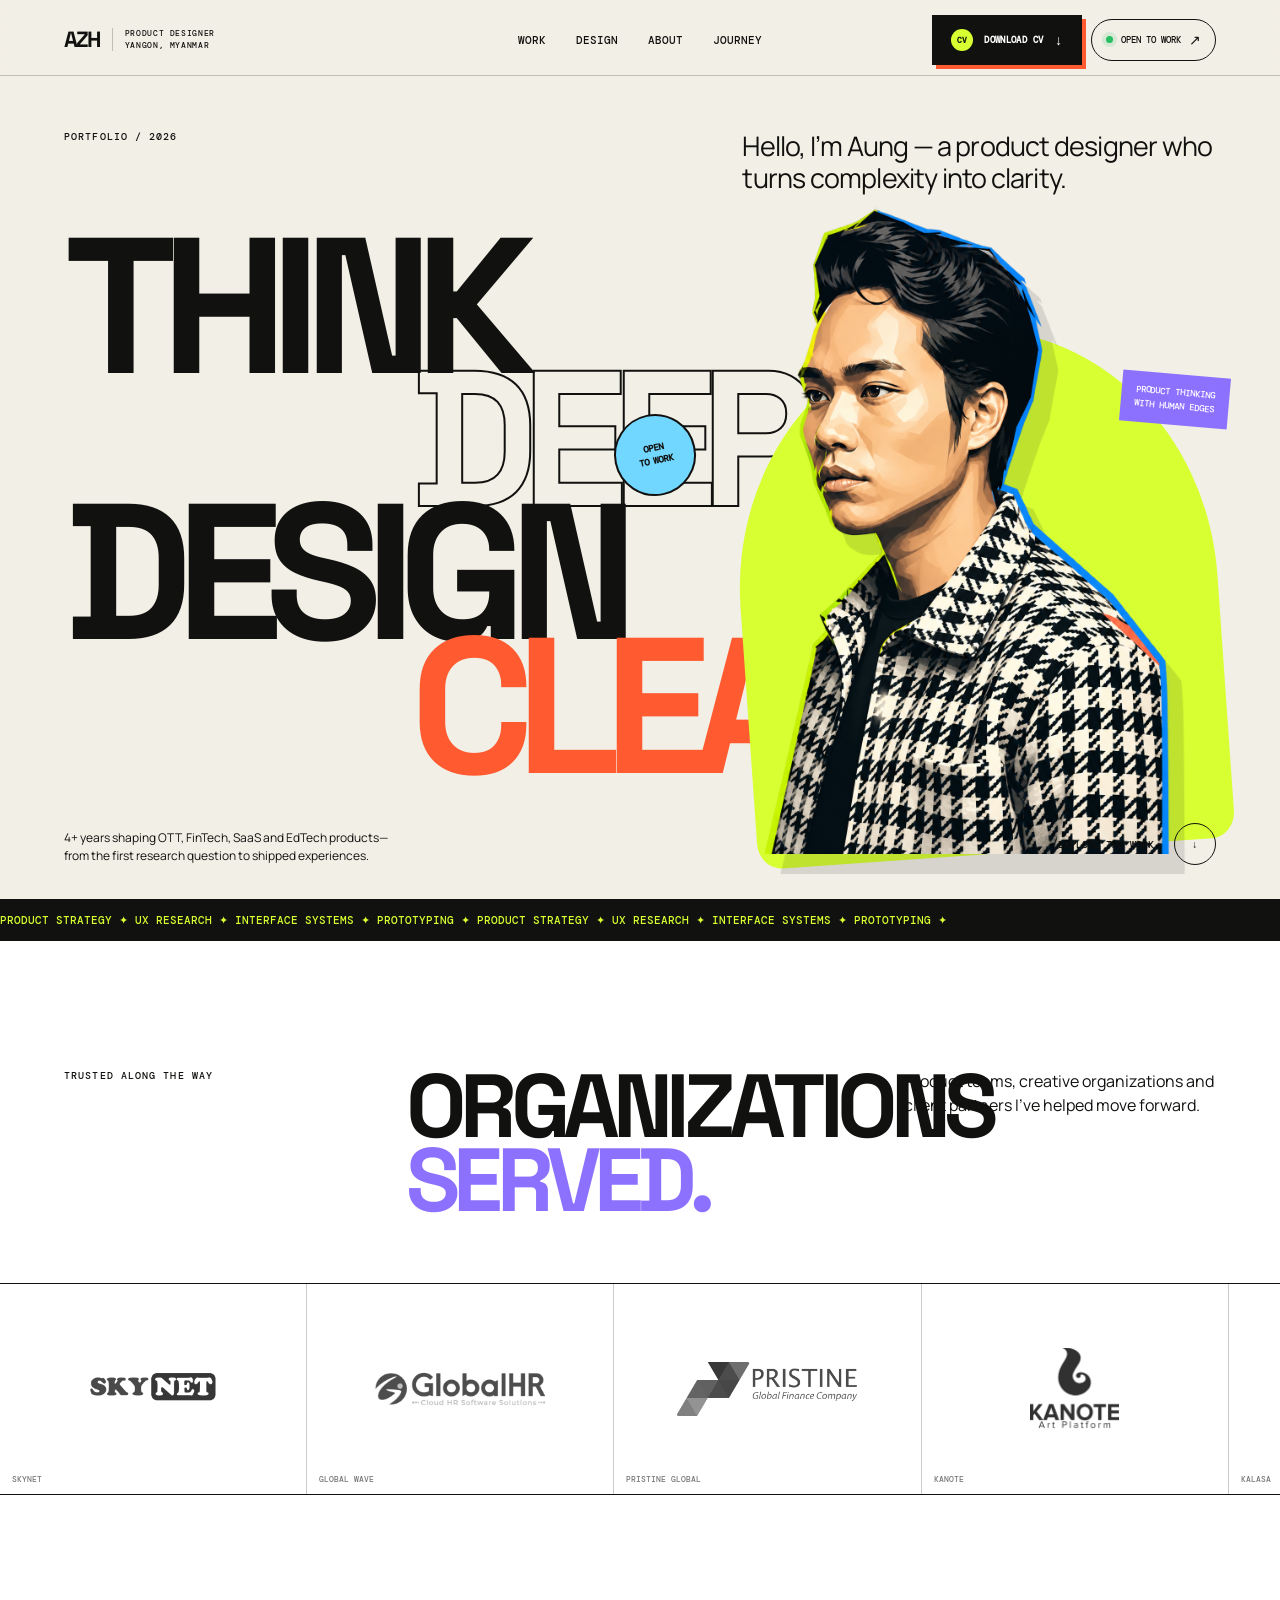
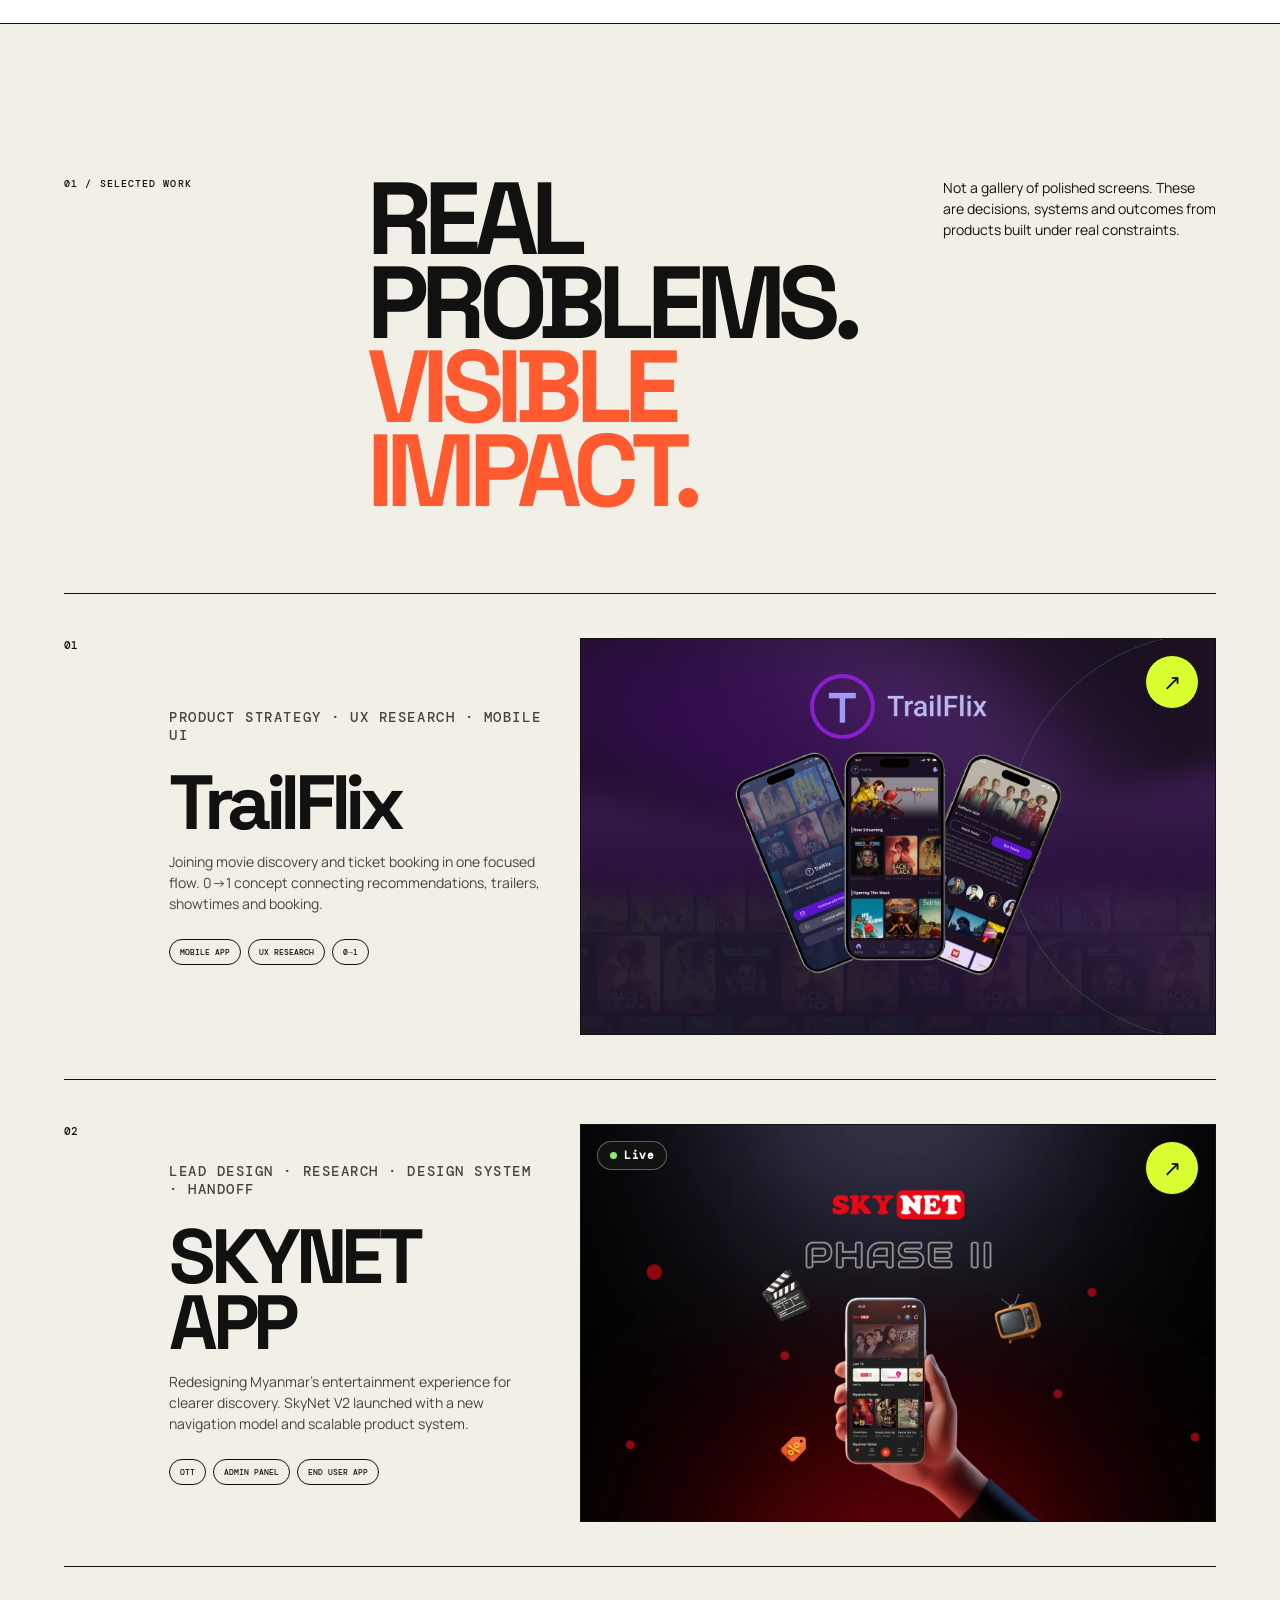
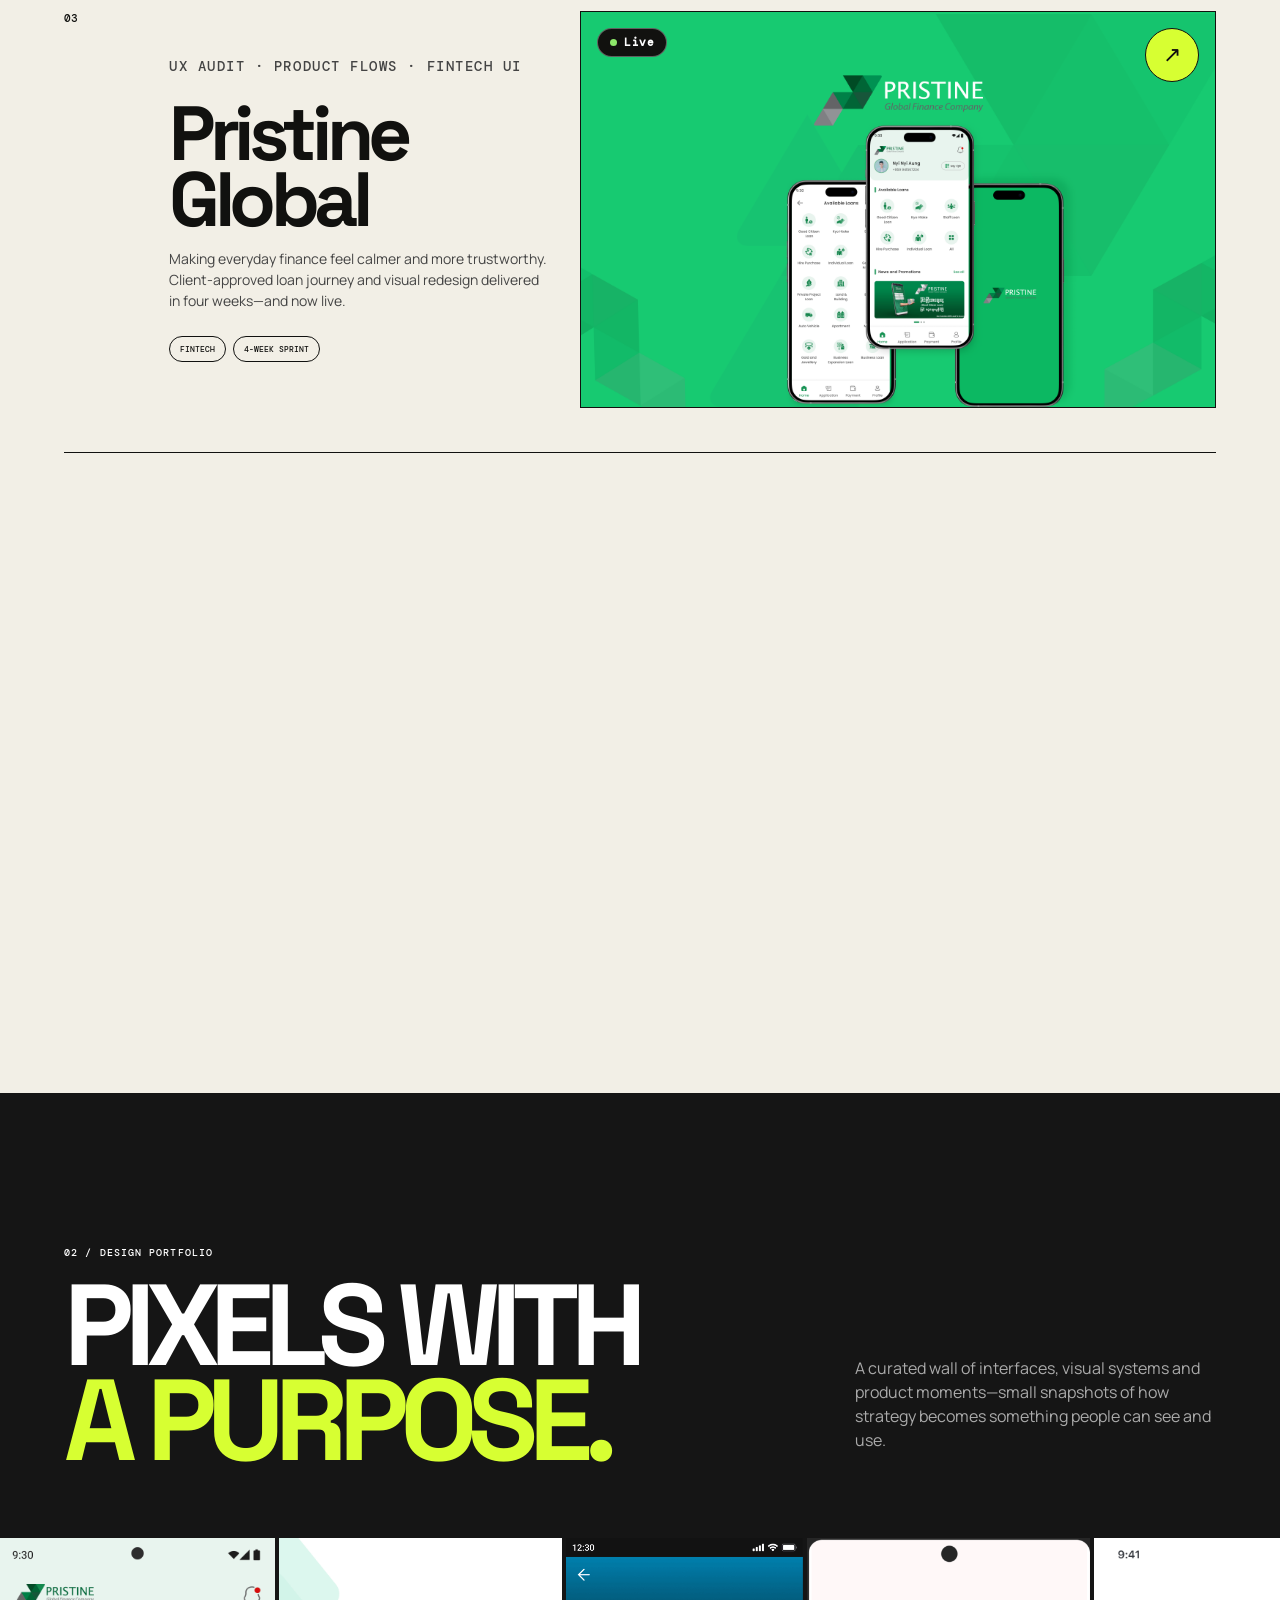
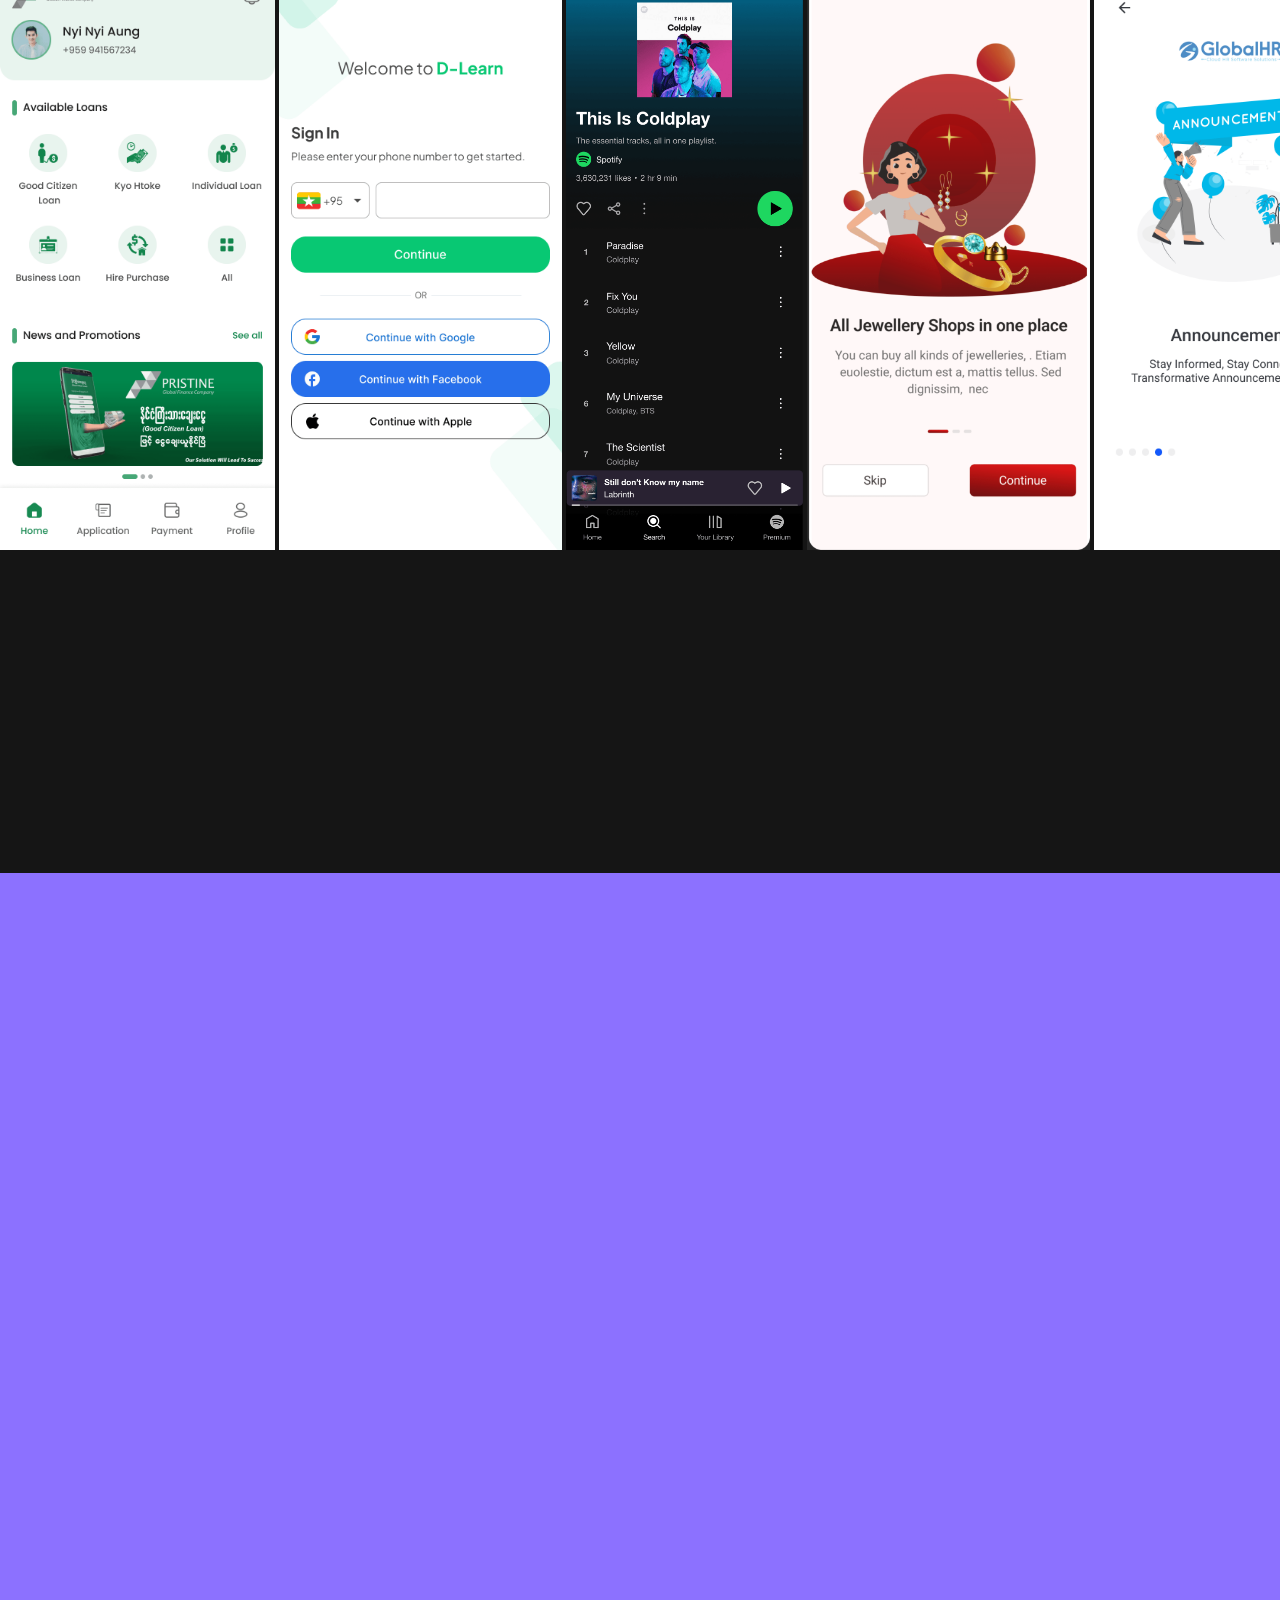
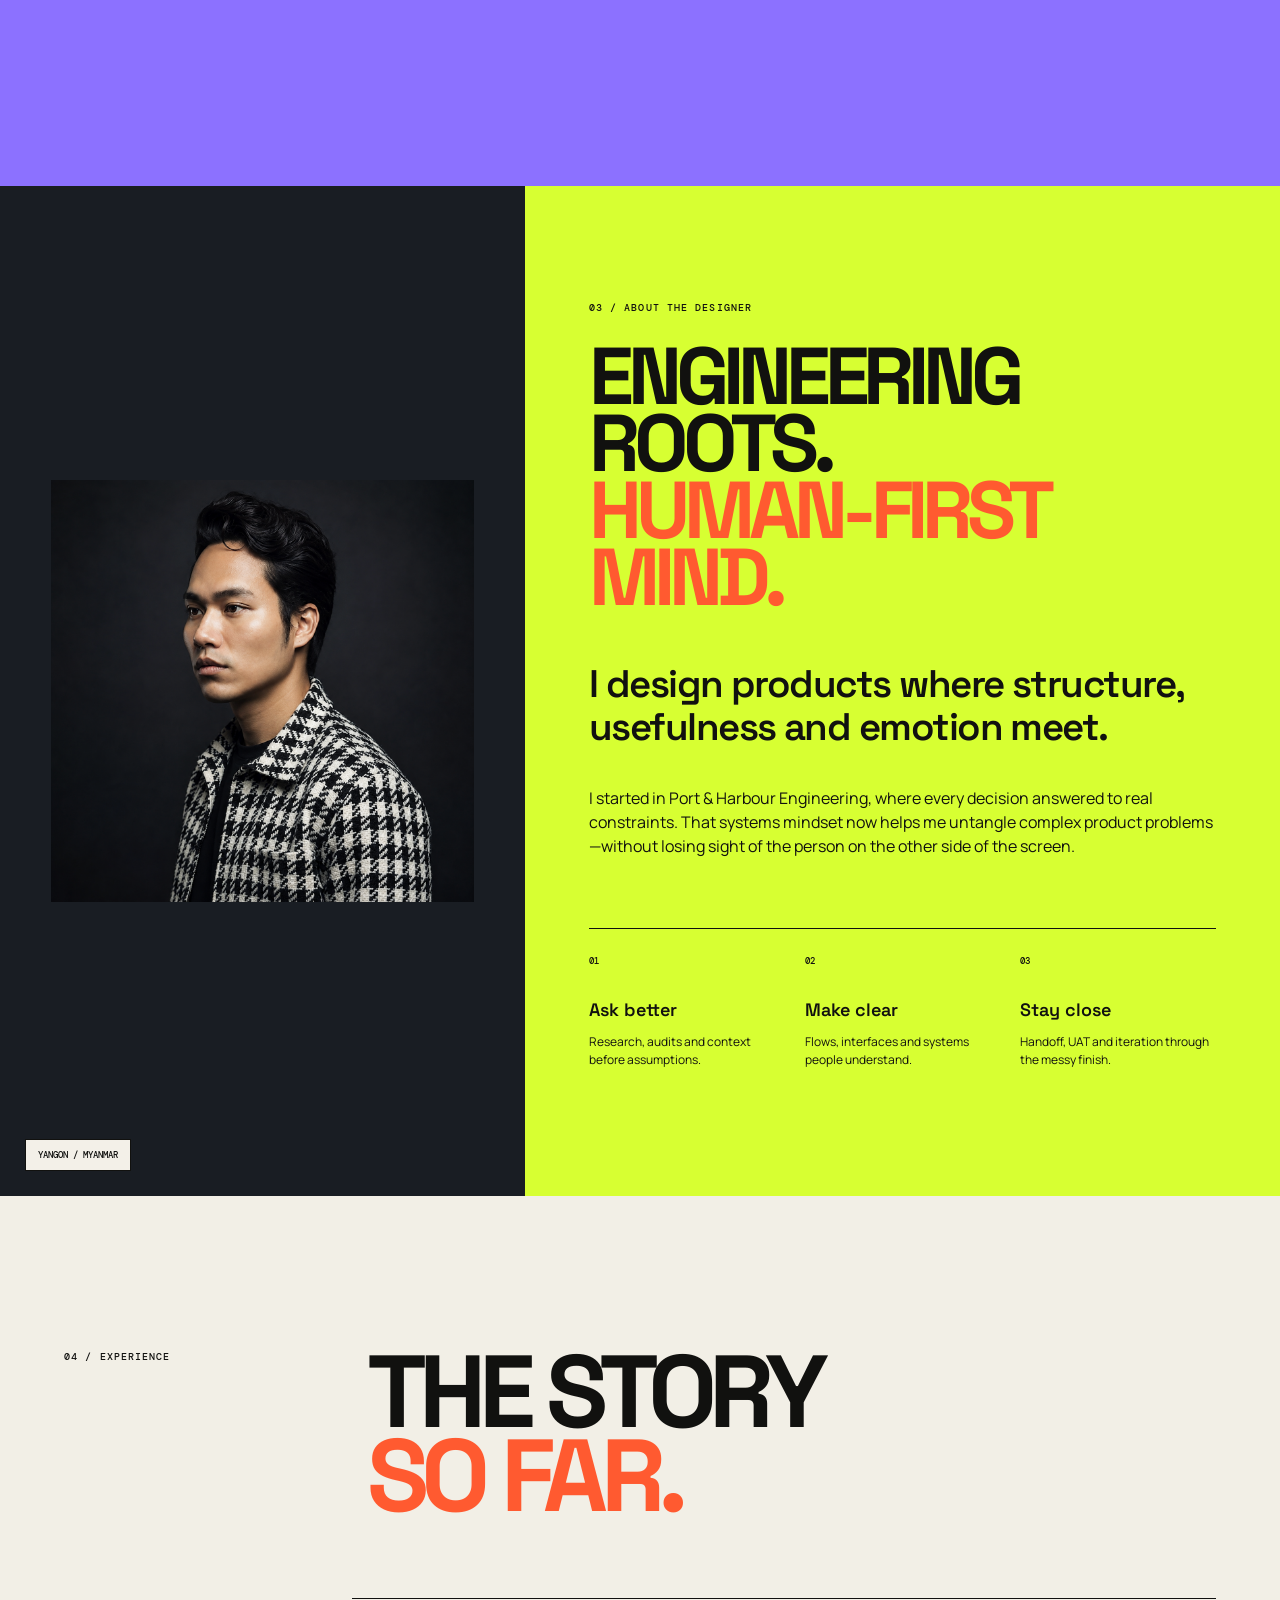
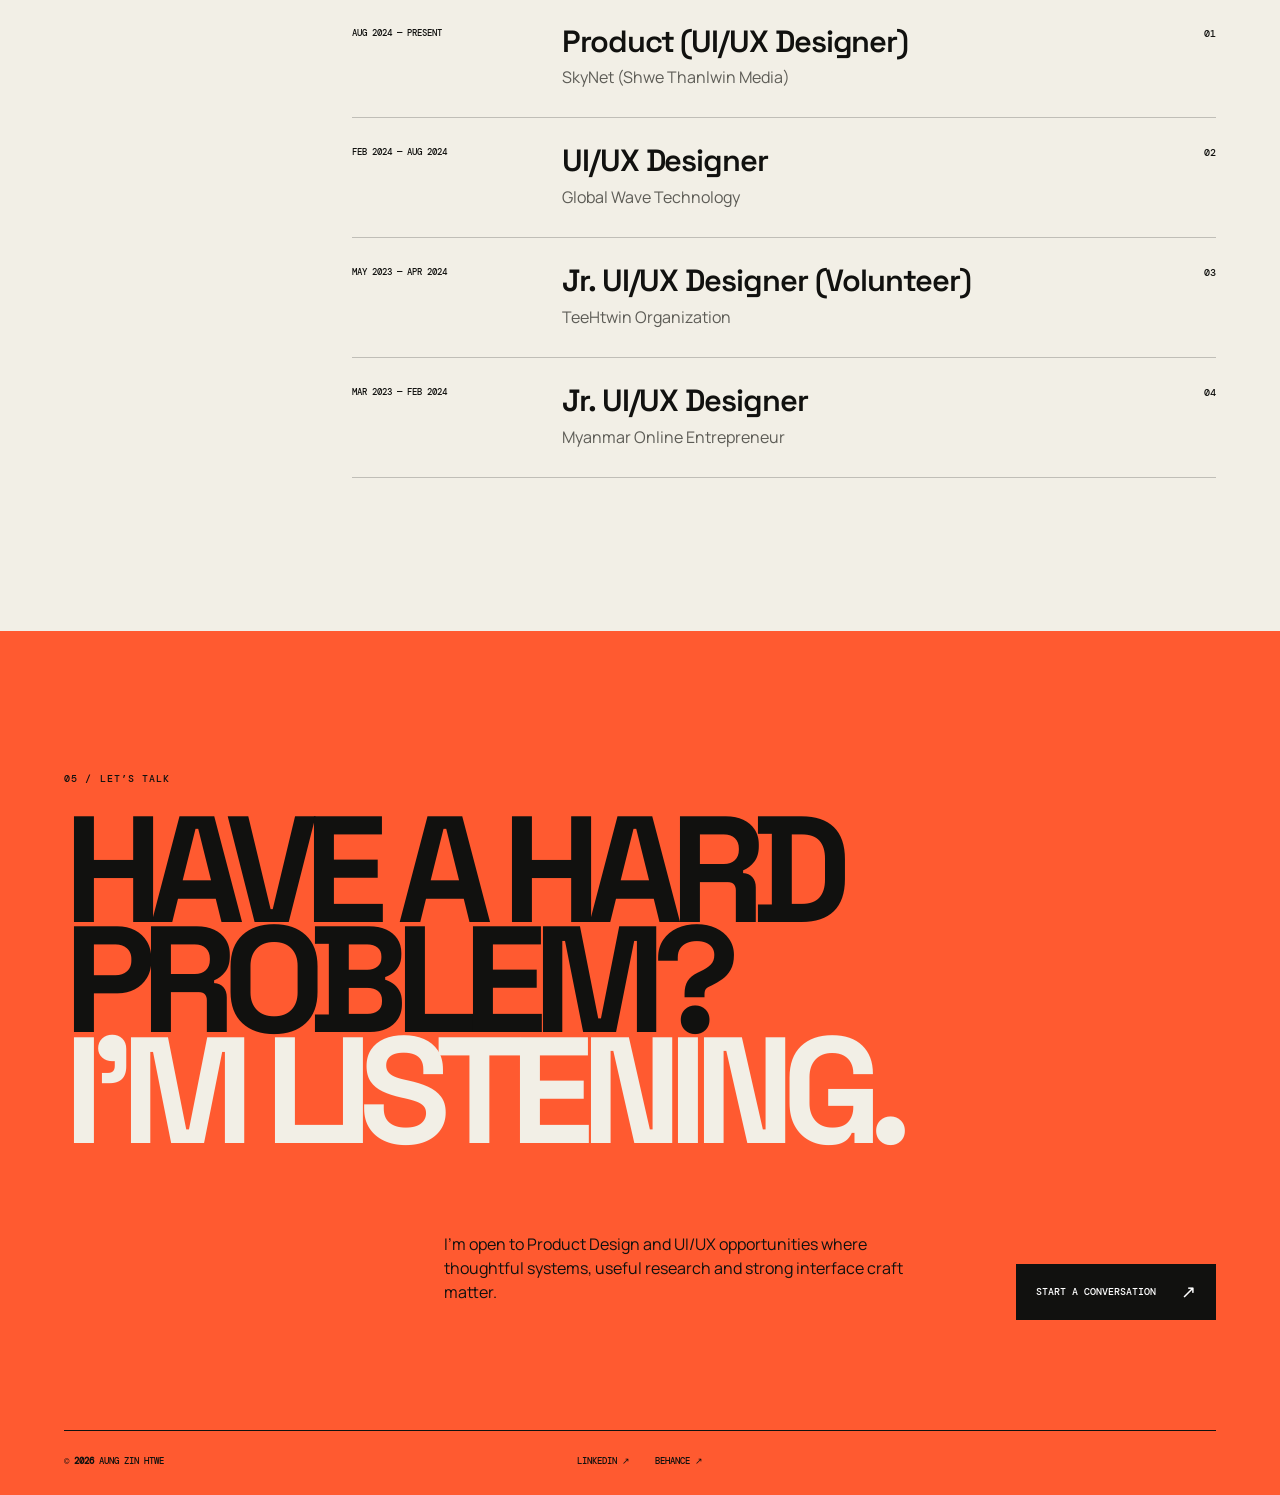
==== commit 617de97e: "testing the text" ====
--- a/index.html
+++ b/index.html
@@ -27,7 +27,7 @@
       <div class="hero__intro reveal"><p class="eyebrow">Portfolio / 2026</p><p class="hero__hello">Hello, I’m Aung — a product designer who turns complexity into clarity.</p></div>
       <h1 class="reveal"><span>THINK</span><span class="outline">DEEP.</span><span>DESIGN</span><span class="accent">CLEAR.</span></h1>
       <div class="hero__portrait reveal"><div class="portrait-ink" aria-hidden="true"></div><img src="assets/images/profile-vector.png" alt="Illustrated portrait of Aung Zin Htwe" fetchpriority="high"><span class="portrait-tag">Product thinking<br>with human edges</span></div>
-      <div class="hero__footer reveal"><p>3+ years shaping OTT, FinTech, SaaS and EdTech products—from the first research question to shipped experiences.</p><a href="#work">Explore the work <span>↓</span></a></div>
+      <div class="hero__footer reveal"><p>4+ years shaping OTT, FinTech, SaaS and EdTech products—from the first research question to shipped experiences.</p><a href="#work">Explore the work <span>↓</span></a></div>
       <div class="hero__stamp" aria-hidden="true">OPEN<br>TO WORK</div>
     </section>
     <section class="signal-strip" aria-label="Design disciplines"><div>PRODUCT STRATEGY ✦ UX RESEARCH ✦ INTERFACE SYSTEMS ✦ PROTOTYPING ✦ PRODUCT STRATEGY ✦ UX RESEARCH ✦ INTERFACE SYSTEMS ✦ PROTOTYPING ✦</div></section>
